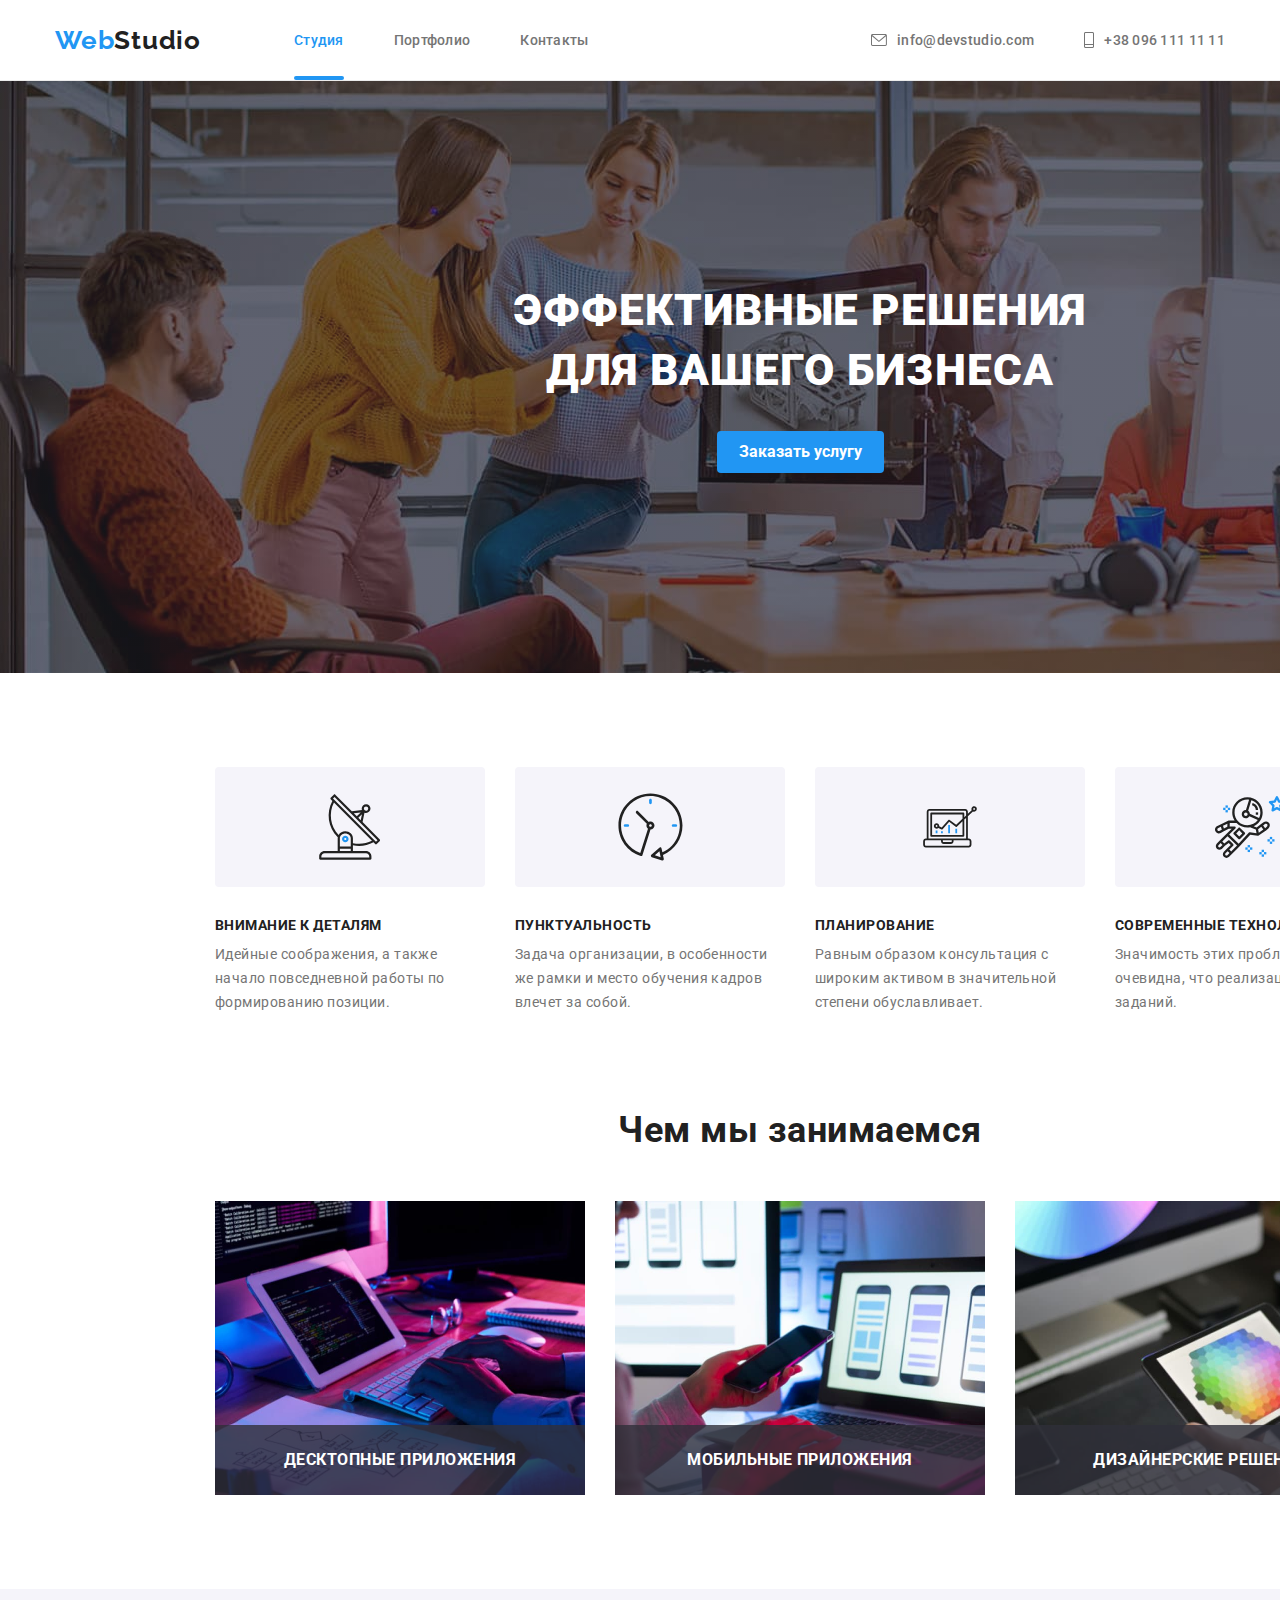
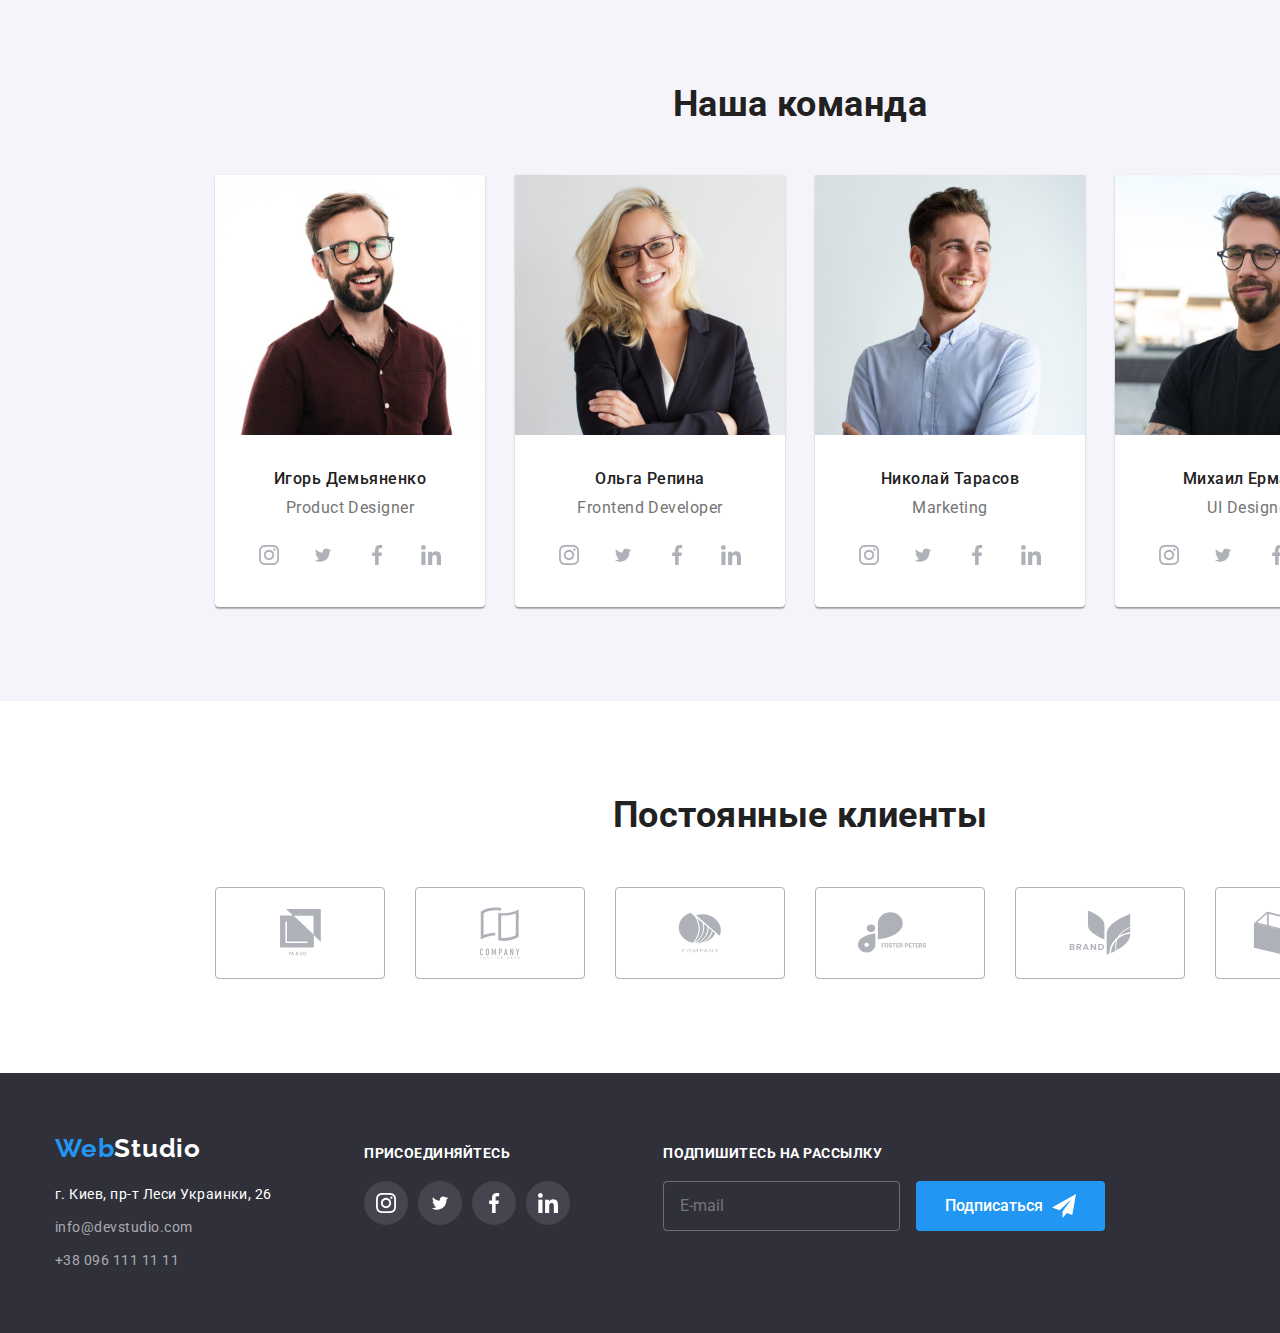
==== index.html @ 548b50ed "copy hw06" ====
<!DOCTYPE html>
<html lang="ru">
  <head>
    <meta charset="UTF-8" />
    <meta http-equiv="X-UA-Compatible" content="IE=edge" />
    <meta name="viewport" content="width=device-width, initial-scale=1.0" />
    <link rel="preconnect" href="https://fonts.gstatic.com" />
    <link
      href="https://fonts.googleapis.com/css2?family=Raleway:wght@700&family=Roboto:wght@400;500;700;900&display=swap"
      rel="stylesheet"
    />
    <link
      rel="stylesheet"
      href="https://cdnjs.cloudflare.com/ajax/libs/modern-normalize/1.0.0/modern-normalize.min.css"
    />
    <link rel="stylesheet" href="./css/styles.css" />
    <title>Homework 6</title>
  </head>
  <body>
    <header class="header">
      <div class="container site-nav-container">
        <nav class="site-nav">
          <a href="./index.html" class="logo"
            ><spnan class="accent">Web</spnan>Studio</a
          >
          <ul class="site-nav-pages-link list">
            <li class="item">
              <a href="./index.html"
                ><span class="accent underline">Студия</span></a
              >
            </li>
            <li class="item"><a href="./portfolio.html">Портфолио</a></li>
            <li class="item"><a href="/">Контакты</a></li>
          </ul>
        </nav>
        <ul class="list site-nav-contacts">
          <li class="item">
            <a href="mailto:info@devstudio.com" class="icon-flex"
              ><svg class="icon" width="16px" height="12px">
                <use href="./images/icons.svg#email"></use>
              </svg>
              <span>info@devstudio.com</span></a
            >
          </li>
          <li class="item">
            <a href="tel:+380961111111" class="icon-flex"
              ><svg class="icon" width="10px" height="16px">
                <use href="./images/icons.svg#phone"></use>
              </svg>
              <span>+38 096 111 11 11</span></a
            >
          </li>
        </ul>
      </div>
    </header>

    <main class="main">
      <section class="hero section">
        <div class="container">
          <h1 class="title">
            Эффективные решения <br />
            для вашего бизнеса
          </h1>
          <button class="button" type="button" data-modal-open>
            Заказать услугу
          </button>
        </div>
      </section>
      <section class="our-adventages section">
        <div class="container">
          <ul class="list adventages-list">
            <li class="item">
              <div class="icon-container">
                <svg class="icon" width="65.32px" height="70px">
                  <use href="./images/icons.svg#antenna"></use>
                </svg>
              </div>
              <h3 class="title">Внимание к деталям</h3>
              <p class="text">
                Идейные соображения, а также начало повседневной работы по
                формированию позиции.
              </p>
            </li>
            <li class="item">
              <div class="icon-container">
                <svg class="icon" width="66.96px" height="70px">
                  <use href="./images/icons.svg#clock"></use>
                </svg>
              </div>
              <h3 class="title">Пунктуальность</h3>
              <p class="text">
                Задача организации, в особенности же рамки и место обучения
                кадров влечет за собой.
              </p>
            </li>
            <li class="item">
              <div class="icon-container">
                <svg class="icon" width="70px" height="53.69px">
                  <use href="./images/icons.svg#diagram"></use>
                </svg>
              </div>
              <h3 class="title">Планирование</h3>
              <p class="text">
                Равным образом консультация с широким активом в значительной
                степени обуславливает.
              </p>
            </li>
            <li class="item">
              <div class="icon-container">
                <svg class="icon" width="70px" height="70px">
                  <use href="./images/icons.svg#astronaut"></use>
                </svg>
              </div>
              <h3 class="title">Современные технологии</h3>
              <p class="text">
                Значимость этих проблем настолько очевидна, что реализация
                плановых заданий.
              </p>
            </li>
          </ul>
        </div>
      </section>
      <section class="what-we-do section">
        <div class="container">
          <h2 class="title">Чем мы занимаемся</h2>
          <ul class="list what-we-do-list">
            <li class="item">
              <img
                src="./images/wedo1.jpg"
                width="370"
                alt="developer is codding"
              />
              <div class="text-wrapper">
                <p class="text">десктопные приложения</p>
              </div>
            </li>
            <li class="item">
              <img
                src="./images/wedo2.jpg"
                width="370"
                alt="layout designer is working"
              />
              <div class="text-wrapper">
                <p class="text">мобильные приложения</p>
              </div>
            </li>
            <li class="item">
              <img
                src="./images/wedo3.jpg"
                width="370"
                alt="designer is working"
              />
              <div class="text-wrapper">
                <p class="text">дизайнерские решения</p>
              </div>
            </li>
          </ul>
        </div>
      </section>
      <section class="our-team section">
        <div class="container">
          <h2 class="our-team-title">Наша команда</h2>
          <ul class="list our-team-list">
            <li class="item">
              <img
                src="./images/product-designer.jpg"
                alt="product-designer"
                width="270"
              />
              <h3 class="title">Игорь Демьяненко</h3>
              <p class="text">Product Designer</p>
              <ul class="social-list list">
                <li class="social-list-item">
                  <a href=""
                    ><svg class="icon" width="20px" height="20px">
                      <use href="./images/icons.svg#instagram"></use>
                    </svg>
                  </a>
                </li>
                <li class="social-list-item">
                  <a href=""
                    ><svg class="icon" width="20px" height="16.25px">
                      <use href="./images/icons.svg#twitter"></use>
                    </svg>
                  </a>
                </li>
                <li class="social-list-item">
                  <a href=""
                    ><svg class="icon" width="20px" height="20px">
                      <use href="./images/icons.svg#facebook"></use>
                    </svg>
                  </a>
                </li>
                <li class="social-list-item">
                  <a href=""
                    ><svg class="icon" width="20px" height="20px">
                      <use href="./images/icons.svg#linkedin"></use>
                    </svg>
                  </a>
                </li>
              </ul>
            </li>
            <li class="item">
              <img
                src="./images/frontend-developer.jpg"
                alt="frontend-developer"
                width="270"
              />

              <h3 class="title">Ольга Репина</h3>
              <p class="text">Frontend Developer</p>
              <ul class="social-list list">
                <li class="social-list-item">
                  <a href=""
                    ><svg class="icon" width="20px" height="20px">
                      <use href="./images/icons.svg#instagram"></use>
                    </svg>
                  </a>
                </li>
                <li class="social-list-item">
                  <a href=""
                    ><svg class="icon" width="20px" height="16.25px">
                      <use href="./images/icons.svg#twitter"></use>
                    </svg>
                  </a>
                </li>
                <li class="social-list-item">
                  <a href=""
                    ><svg class="icon" width="20px" height="20px">
                      <use href="./images/icons.svg#facebook"></use>
                    </svg>
                  </a>
                </li>
                <li class="social-list-item">
                  <a href=""
                    ><svg class="icon" width="20px" height="20px">
                      <use href="./images/icons.svg#linkedin"></use>
                    </svg>
                  </a>
                </li>
              </ul>
            </li>
            <li class="item">
              <img src="./images/marketing.jpg" alt="marketing" width="270" />

              <h3 class="title">Николай Тарасов</h3>
              <p class="text">Marketing</p>
              <ul class="social-list list">
                <li class="social-list-item">
                  <a href=""
                    ><svg class="icon" width="20px" height="20px">
                      <use href="./images/icons.svg#instagram"></use>
                    </svg>
                  </a>
                </li>
                <li class="social-list-item">
                  <a href=""
                    ><svg class="icon" width="20px" height="16.25px">
                      <use href="./images/icons.svg#twitter"></use>
                    </svg>
                  </a>
                </li>
                <li class="social-list-item">
                  <a href=""
                    ><svg class="icon" width="20px" height="20px">
                      <use href="./images/icons.svg#facebook"></use>
                    </svg>
                  </a>
                </li>
                <li class="social-list-item">
                  <a href=""
                    ><svg class="icon" width="20px" height="20px">
                      <use href="./images/icons.svg#linkedin"></use>
                    </svg>
                  </a>
                </li>
              </ul>
            </li>
            <li class="item">
              <img
                src="./images/ui-designer.jpg"
                alt="ui-designer"
                width="270"
              />

              <h3 class="title">Михаил Ермаков</h3>
              <p class="text">UI Designer</p>
              <ul class="social-list list">
                <li class="social-list-item">
                  <a href=""
                    ><svg class="icon" width="20px" height="20px">
                      <use href="./images/icons.svg#instagram"></use>
                    </svg>
                  </a>
                </li>
                <li class="social-list-item">
                  <a href=""
                    ><svg class="icon" width="20px" height="16.25px">
                      <use href="./images/icons.svg#twitter"></use>
                    </svg>
                  </a>
                </li>
                <li class="social-list-item">
                  <a href=""
                    ><svg class="icon" width="20px" height="20px">
                      <use href="./images/icons.svg#facebook"></use>
                    </svg>
                  </a>
                </li>
                <li class="social-list-item">
                  <a href=""
                    ><svg class="icon" width="20px" height="20px">
                      <use href="./images/icons.svg#linkedin"></use>
                    </svg>
                  </a>
                </li>
              </ul>
            </li>
          </ul>
        </div>
      </section>
      <section class="clients section">
        <div class="container">
          <h2 class="title">Постоянные клиенты</h2>
          <ul class="clients-list list">
            <li class="item">
              <a href="">
                <svg class="icon" width="41px" height="46.7px">
                  <use href="./images/icons.svg#client1"></use>
                </svg>
              </a>
            </li>
            <li class="item">
              <a href="">
                <svg class="icon" width="40px" height="52px">
                  <use href="./images/icons.svg#client2"></use>
                </svg>
              </a>
            </li>
            <li class="item">
              <a href="">
                <svg class="icon" width="43.46px" height="40.62px">
                  <use href="./images/icons.svg#client3"></use>
                </svg>
              </a>
            </li>
            <li class="item">
              <a href="">
                <svg class="icon" width="84.44px" height="46.7px">
                  <use href="./images/icons.svg#client4"></use>
                </svg>
              </a>
            </li>
            <li class="item">
              <a href="">
                <svg class="icon" width="62.54px" height="45.43px">
                  <use href="./images/icons.svg#client5"></use>
                </svg>
              </a>
            </li>
            <li class="item">
              <a href="">
                <svg class="icon" width="93.79px" height="43.93px">
                  <use href="./images/icons.svg#client6"></use>
                </svg>
              </a>
            </li>
          </ul>
        </div>
      </section>
    </main>

    <footer class="footer">
      <div class="container">
        <div class="address-container">
          <a href="/" class="logo"><span class="accent">Web</span>Studio</a>
          <address class="address">
            <p class="item">г. Киев, пр-т Леси Украинки, 26</p>
            <a class="item" href="mailto:info@devstudio.com"
              >info@devstudio.com</a
            ><br />
            <a class="item" href="tel:+380961111111">+38 096 111 11 11</a>
          </address>
        </div>
        <div class="social-container">
          <h2 class="title">Присоединяйтесь</h2>
          <ul class="social-list list">
            <li class="social-list-item">
              <a href="" class="link"
                ><svg class="icon" width="20px" height="20px">
                  <use href="./images/icons.svg#instagram"></use>
                </svg>
              </a>
            </li>
            <li class="social-list-item">
              <a href="" class="link"
                ><svg class="icon" width="20px" height="16.25px">
                  <use href="./images/icons.svg#twitter"></use>
                </svg>
              </a>
            </li>
            <li class="social-list-item">
              <a href="" class="link"
                ><svg class="icon" width="20px" height="20px">
                  <use href="./images/icons.svg#facebook"></use>
                </svg>
              </a>
            </li>
            <li class="social-list-item">
              <a href="" class="link"
                ><svg class="icon" width="20px" height="20px">
                  <use href="./images/icons.svg#linkedin"></use>
                </svg>
              </a>
            </li>
          </ul>
        </div>
        <div class="subscribe-form-container">
          <h2 class="title">подпишитесь на рассылку</h2>
          <form class="subscribe-form">
            <input class="email-input" type="email" placeholder="E-mail" />
            <button type="submit" class="button subscribe-form-button">
              Подписаться
            </button>
          </form>
        </div>
      </div>
    </footer>
    <!-- modal window -->
    <div class="backdrop is-hidden" data-modal>
      <div class="modal">
        <h2 class="title">Оставьте свои данные, мы вам перезвоним</h2>
        <button class="close-button" data-modal-close>
          <svg class="icon" width="18px" height="18px">
            <use href="./images/icons.svg#close-button"></use>
          </svg>
        </button>
        <form class="modal-form">
          <label class="lable" for="name">Имя</label>
          <div class="input-wrapper">
            <input class="input" type="text" id="name" />
            <svg class="icon" width="18px" height="18px">
              <use href="./images/icons.svg#person"></use>
            </svg>
          </div>

          <label class="lable" for="phone">Телефон</label>
          <div class="input-wrapper">
            <input class="input" type="text" id="phone" />
            <svg class="icon" width="18px" height="18px">
              <use href="./images/icons.svg#phone1"></use>
            </svg>
          </div>

          <label class="lable" for="email">Почта</label>
          <div class="input-wrapper">
            <input class="input" type="text" id="email" />
            <svg class="icon" width="18px" height="18px">
              <use href="./images/icons.svg#email1"></use>
            </svg>
          </div>

          <label class="lable" for="comment">Комментарий</label>
          <textarea
            class="input comment"
            type="text"
            id="comment"
            rows="8"
            placeholder="Введите текст"
          ></textarea>

          <div class="agreement-wrapper">
            <label class="lable agreement" for="agreement"
              >Соглашаюсь с рассылкой и принимаю
              <a href="" class="link">Условия договора</a></label
            >
            <input class="checkbox" type="checkbox" id="agreement" />
            <span class="new-checkbox"></span>
          </div>

          <button type="submit" class="button modal-button">Отправить</button>
        </form>
      </div>
    </div>
    <script src="./js/modal.js"></script>
  </body>
</html>
---- css/styles.css ----
:root {
  --main-text-color: #757575;
  --secondary-text-color: #212121;
  --accent-color: #2196f3;
  --unactive-color: #f5f4fa;

  --main-background-color: #ffffff;
  --secondary-background-color: #2f303a;

  --cubic: cubic-bezier(0.4, 0, 0.2, 1);
}

body {
  font-family: 'Roboto', sans-serif;
  color: var(--main-text-color);
  letter-spacing: 0.03em;
  margin: 0;
}

h1,
h2,
h3,
p {
  margin-top: 0;
  margin-bottom: 0;
}

a {
  color: inherit;
  text-decoration: none;
}

.accent {
  color: var(--accent-color);
}

.list {
  list-style: none;
  padding: 0px;
  margin: 0px;
}

.button {
  border: none;
  border-radius: 4px;
  padding: 6px 22px;

  background-color: var(--unactive-color);
  color: var(--secondary-text-color);

  font-weight: 500;
  font-size: 16px;
  line-height: 1.63;

  cursor: pointer;

  transition: background-color 250ms var(--cubic), color 250ms var(--cubic),
    box-shadow 250ms var(--cubic);
}

.button:hover,
.button:focus {
  box-shadow: 0px 3px 1px rgba(0, 0, 0, 0.1), 0px 1px 2px rgba(0, 0, 0, 0.08),
    0px 2px 2px rgba(0, 0, 0, 0.12);
  background-color: var(--accent-color);
  color: var(--main-background-color);
}

.icon {
  display: block;
  fill: currentColor;
}

.container {
  width: 1200px;
  padding-left: 15px;
  padding-right: 15px;
  margin-left: auto;
  margin-right: auto;
}

.section {
  padding-top: 94px;
  padding-bottom: 94px;
  margin-right: auto;
  margin-left: auto;
  width: 1600px;
}

.icon-flex {
  display: flex;
  align-items: center;
}

.icon-flex .icon:not(:last-child) {
  margin-right: 10px;
}

/* Header */

.underline {
  display: inline-block;
}

.underline::after,
.site-nav-pages-link a::after {
  content: '';
  position: absolute;

  height: 4px;
  border-radius: 2px;
  width: 100%;
  bottom: 0;
  left: 0;
  background-color: var(--accent-color);
}

.site-nav-pages-link a::after {
  transform: scaleX(0);
  opacity: 0;

  transition: opacity 250ms var(--cubic), transform 250ms var(--cubic);
}

.site-nav-pages-link a:hover::after {
  transform: scaleX(1);
  opacity: 1;
}

.header {
  font-weight: 500;
  font-size: 14px;
  line-height: 1.17;
  letter-spacing: 0.02em;
  border-bottom: 1px solid #ececec;
}

.site-nav {
  display: flex;
}

.site-nav-pages-link {
  display: flex;
}

.site-nav-pages-link a {
  transition: color 250ms var(--cubic);
}

.site-nav-pages-link .item a {
  position: relative;
  display: inline-block;
  padding-top: 32px;
  padding-bottom: 32px;
}

.site-nav-pages-link .item:not(:last-child) {
  margin-right: 50px;
}

.site-nav-contacts a {
  transition: color 250ms var(--cubic);
}

.site-nav-pages-link a:hover,
.site-nav-contacts a:hover {
  color: var(--accent-color);
}

.logo {
  margin-top: auto;
  margin-bottom: auto;
  margin-right: 93px;

  color: var(--secondary-text-color);

  font-family: 'Raleway', sans-serif;
  font-weight: 700;
  font-size: 26px;
  line-height: 1.17;
  letter-spacing: 0.03em;
}

.site-nav-contacts {
  margin-left: auto;
  display: flex;
}

.site-nav-contacts .item:not(:first-child) {
  margin-left: 50px;
}

.site-nav-container {
  display: flex;
  align-items: center;
}

/* Hero section */

.hero .button:hover {
  box-shadow: 0px 4px 4px rgba(0, 0, 0, 0.15);
}

.hero {
  background-image: linear-gradient(
      to right,
      rgba(47, 48, 58, 0.4),
      rgba(47, 48, 58, 0.4)
    ),
    url('../images/hero-background.jpg');
  background-repeat: no-repeat;
  background-position: center;
  padding-top: 200px;
  padding-bottom: 200px;

  background-color: var(--secondary-background-color);
  color: var(--main-background-color);

  letter-spacing: 0.06em;

  text-align: center;
}

.hero .title {
  margin-bottom: 30px;

  text-transform: uppercase;
  font-weight: 900;
  font-size: 44px;
  line-height: 1.36;
}

.hero .button {
  color: var(--main-background-color);
  background-color: var(--accent-color);

  font-weight: 700;
  font-size: 16px;
  line-height: 1.88;
}

/* Our adventages */

.our-adventages .title {
  margin-bottom: 10px;

  font-size: 14px;
  letter-spacing: 1.17;
  text-transform: uppercase;

  color: var(--secondary-text-color);
}

.our-adventages .text {
  font-size: 14px;
  line-height: 1.71;
}

.adventages-list {
  display: flex;
}

.adventages-list .item {
  width: 270px;
}

.adventages-list .item:not(:last-child) {
  margin-right: 30px;
}

/* What we do */
.what-we-do.section {
  padding-top: 0px;
}

.what-we-do .title {
  margin-bottom: 50px;

  color: var(--secondary-text-color);

  font-size: 36px;
  line-height: 1.17;

  text-align: center;
}

.what-we-do-list {
  display: flex;
}

.what-we-do-list .item:not(:last-child) {
  margin-right: 30px;
}

.what-we-do-list img {
  display: block;
}

.what-we-do-list .item {
  position: relative;
}

.what-we-do-list .text-wrapper {
  position: absolute;
  bottom: 0;
  display: flex;
  background-color: rgba(47, 48, 58, 0.8);
  width: 100%;
  height: 70px;
  justify-content: center;
  align-items: center;
}

.what-we-do-list .text {
  color: var(--main-background-color);
  font-weight: 700;
  text-transform: uppercase;
}

/* Adventages */

.adventages-list .icon-container {
  display: flex;
  justify-content: center;
  align-items: center;
  margin-bottom: 30px;
  width: 270px;
  height: 120px;
  border-radius: 4px;

  background-color: var(--unactive-color);
}

/* Our team */
.social-list {
  color: #afb1b8;
  display: flex;
  justify-content: center;
}

.social-list-item {
  display: flex;
  justify-content: center;
  align-items: center;

  border-radius: 50%;
  width: 44px;
  height: 44px;

  transition: background-color 250ms var(--cubic), color 250ms var(--cubic);
}

.social-list .social-list-item:not(:last-child) {
  margin-right: 10px;
}

.social-list-item:hover {
  color: var(--main-background-color);
}

.social-list .social-list-item:hover {
  background-color: var(--accent-color);
}

.social-list .social-list-item:not(:last-child) {
  margin-right: 10px;
}

.our-team {
  background-color: var(--unactive-color);

  font-size: 16px;
  line-height: 1.17;
}

.our-team-title {
  margin-bottom: 50px;

  color: var(--secondary-text-color);

  font-size: 36px;
  line-height: 1.17;

  text-align: center;
}

.our-team-list .title {
  margin-bottom: 10px;

  color: var(--secondary-text-color);

  font-weight: 500;
  font-size: inherit;

  text-align: center;
}

.our-team-list .text {
  margin-bottom: 16px;
  text-align: center;
}

.our-team-list {
  display: flex;
}

.our-team-list .item {
  padding-bottom: 30px;
  border-bottom-left-radius: 4px;
  border-bottom-right-radius: 4px;
  box-shadow: 0px 1px 3px rgba(0, 0, 0, 0.12), 0px 1px 1px rgba(0, 0, 0, 0.14),
    0px 2px 1px rgba(0, 0, 0, 0.2);

  background-color: var(--main-background-color);
}

.our-team-list .item:not(:last-child) {
  margin-right: 30px;
}

.our-team-list img {
  margin-bottom: 30px;
}

/* Clients */
.clients .title {
  text-align: center;
  margin-bottom: 50px;

  font-size: 36px;

  color: var(--secondary-text-color);
}

.clients-list {
  color: #afb1b8;
  display: flex;
}

.clients-list .item {
  display: flex;
  border: 1px solid #afb1b8;
  border-radius: 4px;
  width: 170px;
  height: 92px;
  justify-content: center;
  align-items: center;

  transition: color 250ms var(--cubic);
}

.clients-list .item:not(:last-child) {
  margin-right: 30px;
}

.clients-list .item:hover {
  border-color: var(--accent-color);
  color: var(--accent-color);
}
/* footer */

.footer .container {
  display: flex;
}

.address-container {
  margin-right: 70px;
}

.social-container {
  margin-right: 93px;
}

.social-container .title {
  margin-top: 12px;
  margin-bottom: 20px;
}

.footer {
  padding-bottom: 60px;
  padding-top: 60px;

  background-color: var(--secondary-background-color);
  color: var(--main-background-color);

  font-size: 14px;
  line-height: 1.71;
}

.footer address {
  font-style: normal;
}

.footer .logo {
  display: inline-block;
  margin-bottom: 20px;

  color: var(--main-background-color);
}

.footer a {
  display: inline-block;
  color: rgba(255, 255, 255, 0.6);

  transition: color 250ms var(--cubic);
}

.address a:hover,
.address a:focus {
  color: var(--accent-color);
}

.address .item:not(:last-child) {
  margin-bottom: 9px;
}

.footer .title {
  text-transform: uppercase;
  font-size: 14px;
  line-height: 1.17;
}

.footer .social-list-item {
  color: var(--main-background-color);
  background-color: rgba(255, 255, 255, 0.1);
}

.social-list-item a {
  color: inherit;
}

/* Footer subscribe form */

.subscribe-form-container {
  margin-top: 12px;
}

.subscribe-form-container .title {
  margin-bottom: 20px;
}

.subscribe-form .email-input {
  margin-right: 12px;
  border: 1px solid rgba(255, 255, 255, 0.3);
  background-color: transparent;
  padding: 14px 16px;
  border-radius: 4px;
  color: rgba(255, 255, 255, 0.6);
  font-size: 16px;
  line-height: 1.25;
}

.subscribe-form-button {
  position: relative;
  padding: 10px 62px 10px 29px;
  font-size: 16px;
  line-height: 1.875;
  color: var(--main-background-color);
  background-color: var(--accent-color);
}

.subscribe-form-button:after {
  content: '';
  position: absolute;
  display: inline-block;
  top: 50%;
  right: 29px;
  transform: translateY(-50%);
  background-image: url('../images/subscribe-icon.svg');
  width: 24px;
  height: 24px;
}

/* Portfolio */

.portfolio-works-list .title {
  margin-bottom: 4px;

  color: var(--secondary-text-color);

  font-size: 18px;
  line-height: 2;
  letter-spacing: 0.06em;
}

.portfolio-works-list .text {
  font-size: 16px;
  line-height: 1.88;
}

.portfolio-works-list {
  display: flex;
  flex-wrap: wrap;
}

.portfolio-works-list img {
  display: block;
}

.portfolio-buttons-list {
  display: flex;
  justify-content: center;
  margin-bottom: 50px;
}

.portfolio-buttons-list .item:not(:last-child) {
  margin-right: 8px;
}

.item-context {
  border: 1px solid #eeeeee;
  padding: 20px 24px;
}

.portfolio-works-list .item:not(:nth-child(3n)) {
  margin-right: 30px;
}

.portfolio-works-list .item:not(:nth-last-child(-n + 3)) {
  margin-bottom: 30px;
}

.image-wrapper {
  position: relative;
  overflow: hidden;
}

.image-wrapper .text-wrapper {
  display: flex;
  align-items: center;
  padding-right: 24px;
  padding-left: 24px;
  position: absolute;
  background-color: rgba(33, 150, 243, 0.9);
  color: var(--main-background-color);
  width: 100%;
  height: 100%;
  top: 0;
  left: 0;
  transform: translateY(100%);

  transition: transform 250ms var(--cubic);
}

.portfolio-works-list .item {
  transition: box-shadow 250ms var(--cubic);
}

.portfolio-works-list .item:hover .text-wrapper {
  transform: translateX(0);
}

.portfolio-works-list .item:hover {
  box-shadow: 0px 1px 1px rgba(0, 0, 0, 0.12), 0px 4px 4px rgba(0, 0, 0, 0.06),
    1px 4px 6px rgba(0, 0, 0, 0.16);
}

/* Modal window */

.backdrop {
  display: flex;
  justify-content: center;
  align-items: center;
  position: fixed;
  top: 0;
  width: 100%;
  height: 100%;
  background-color: rgba(0, 0, 0, 0.2);
  opacity: 1;
  transform: scale(1);

  transition: opacity 250ms var(--cubic);
}

.modal {
  position: relative;
  background-color: #fff;
  width: 528px;
  border-radius: 4px;
  padding: 40px;

  transform: scale(1);

  transition: transform 250ms var(--cubic);
}

.modal .title {
  margin-bottom: 12px;

  font-size: 20px;
  line-height: 1.18;
  color: var(--secondary-text-color);
}

.backdrop.is-hidden {
  opacity: 0;
  pointer-events: none;
}

.backdrop.is-hidden .modal {
  transform: scale(1.1);
}

.modal .close-button {
  display: flex;
  align-items: center;
  justify-content: center;
  position: absolute;
  height: 30px;
  width: 30px;
  border-radius: 50%;
  border: 1px solid rgba(0, 0, 0, 0.1);
  background-color: var(--main-background-color);
  padding: 6px;
  margin: 0;
  right: 8px;
  top: 8px;
  cursor: pointer;
}

.modal .close-button .icon {
  fill: #212121;
  transition: fill 250ms var(--cubic);
}

.modal .close-button:hover .icon {
  fill: var(--accent-color);
}

.modal-button {
  display: block;
  padding: 10px 55px;
  margin-top: 30px;
  margin-right: auto;
  margin-left: auto;

  color: var(--main-background-color);
  background-color: var(--accent-color);

  line-height: 1.875;
  letter-spacing: 0.06em;
}

.modal-form .input {
  padding: 12px 16px 12px 42px;
  margin-bottom: 10px;
  margin-top: 4px;
  display: block;
  width: 100%;
  border: 1px solid rgba(33, 33, 33, 0.2);
  border-radius: 4px;

  transition: border-color 250ms var(--cubic);
}

.modal-form .input:hover,
.modal-form .input:focus {
  border-color: var(--accent-color);
}

.modal-form .input:hover + .icon,
.modal-form .input:focus + .icon {
  fill: var(--accent-color);
}

.modal .comment {
  padding-left: 12px;
  resize: none;
}

.modal-form {
  letter-spacing: 0.01em;
  font-size: 12px;
  line-height: 1.17;
}
.input-wrapper {
  position: relative;
}

.input-wrapper .icon {
  position: absolute;
  fill: #212121;
  top: 50%;
  left: 12px;
  transform: translateY(-50%);

  transition: fill 250ms var(--cubic);
}

.modal .comment:placeholder-shown {
  color: rgba(46, 46, 46, 0.5);
}

.agreement-wrapper {
  position: relative;
  display: flex;
  align-items: center;

  margin-top: 20px;
}

.agreement-wrapper .agreement {
  display: inline-block;
  padding-left: 37px;
  font-size: 14px;
  line-height: 1.71;
  letter-spacing: 0.03em;
}

.agreement-wrapper .link {
  color: var(--accent-color);
  text-decoration: underline;
}

.agreement-wrapper .checkbox {
  position: absolute;
  width: 1px;
  height: 1px;
  margin: -1px;
  border: 0;
  padding: 0;

  white-space: nowrap;
  clip-path: inset(100%);
  clip: rect(0 0 0 0);
  overflow: hidden;
}

.agreement-wrapper .new-checkbox {
  position: absolute;

  left: 14px;
  top: 50%;
  transform: translateY(-50%);
  display: inline-block;
  width: 16px;
  height: 15px;
  border: 2px solid var(--secondary-text-color);
  border-radius: 2px;
  pointer-events: none;
}

.agreement-wrapper .checkbox:checked + .new-checkbox {
  border-color: var(--accent-color);
  background-image: url('../images/icon-check.svg');
  background-origin: border-box;
}
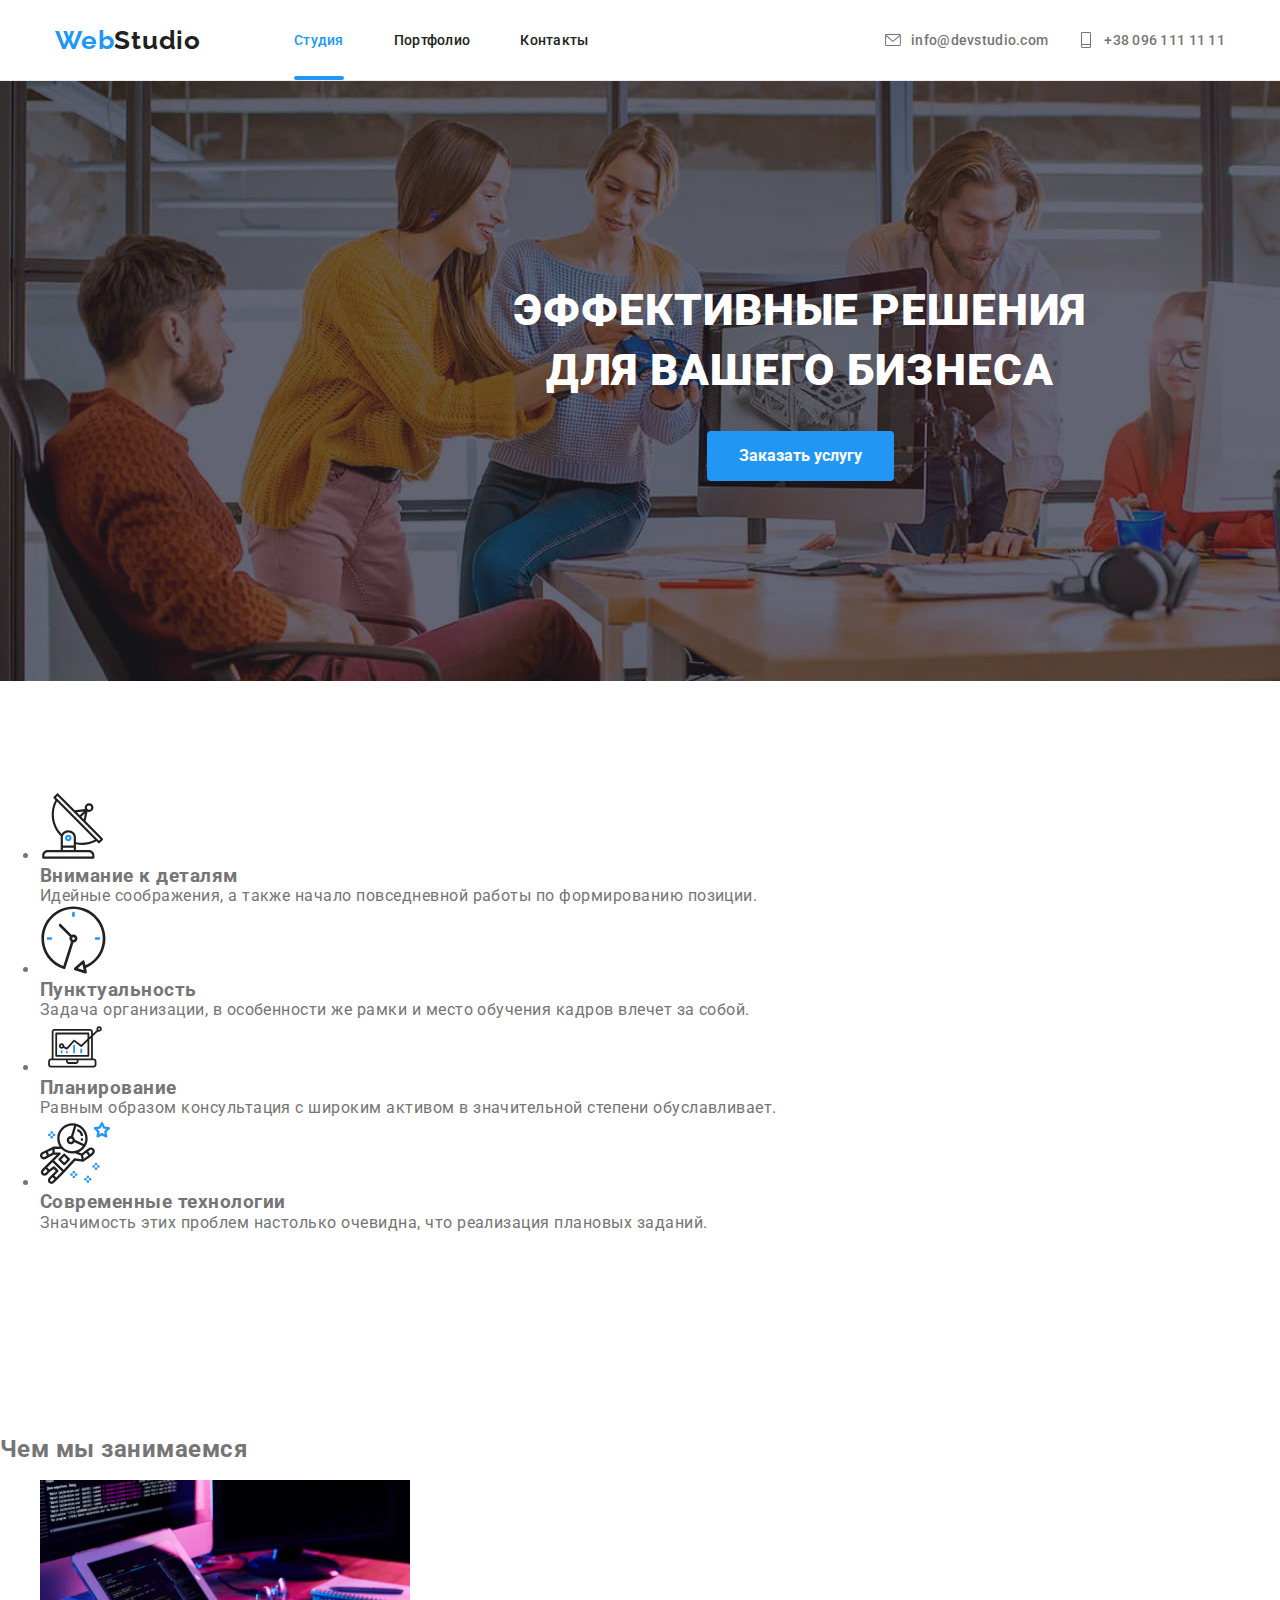
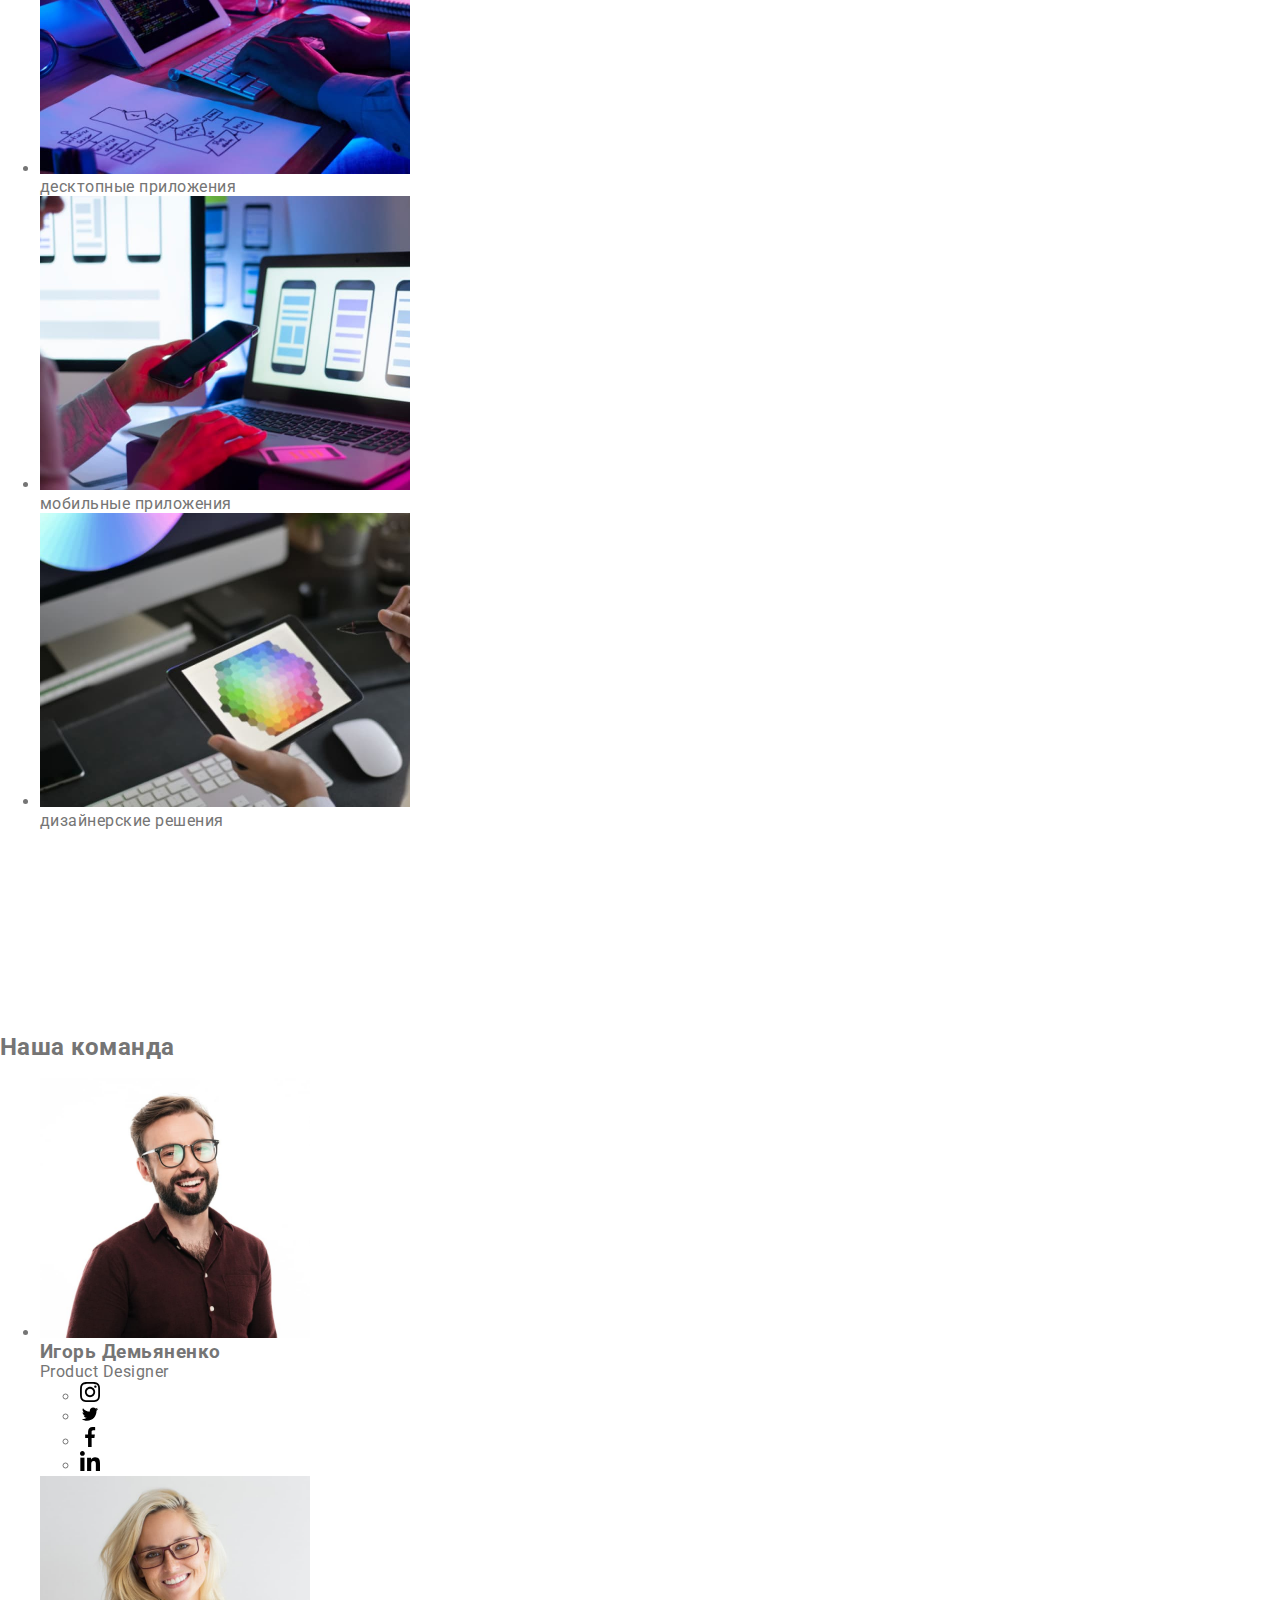
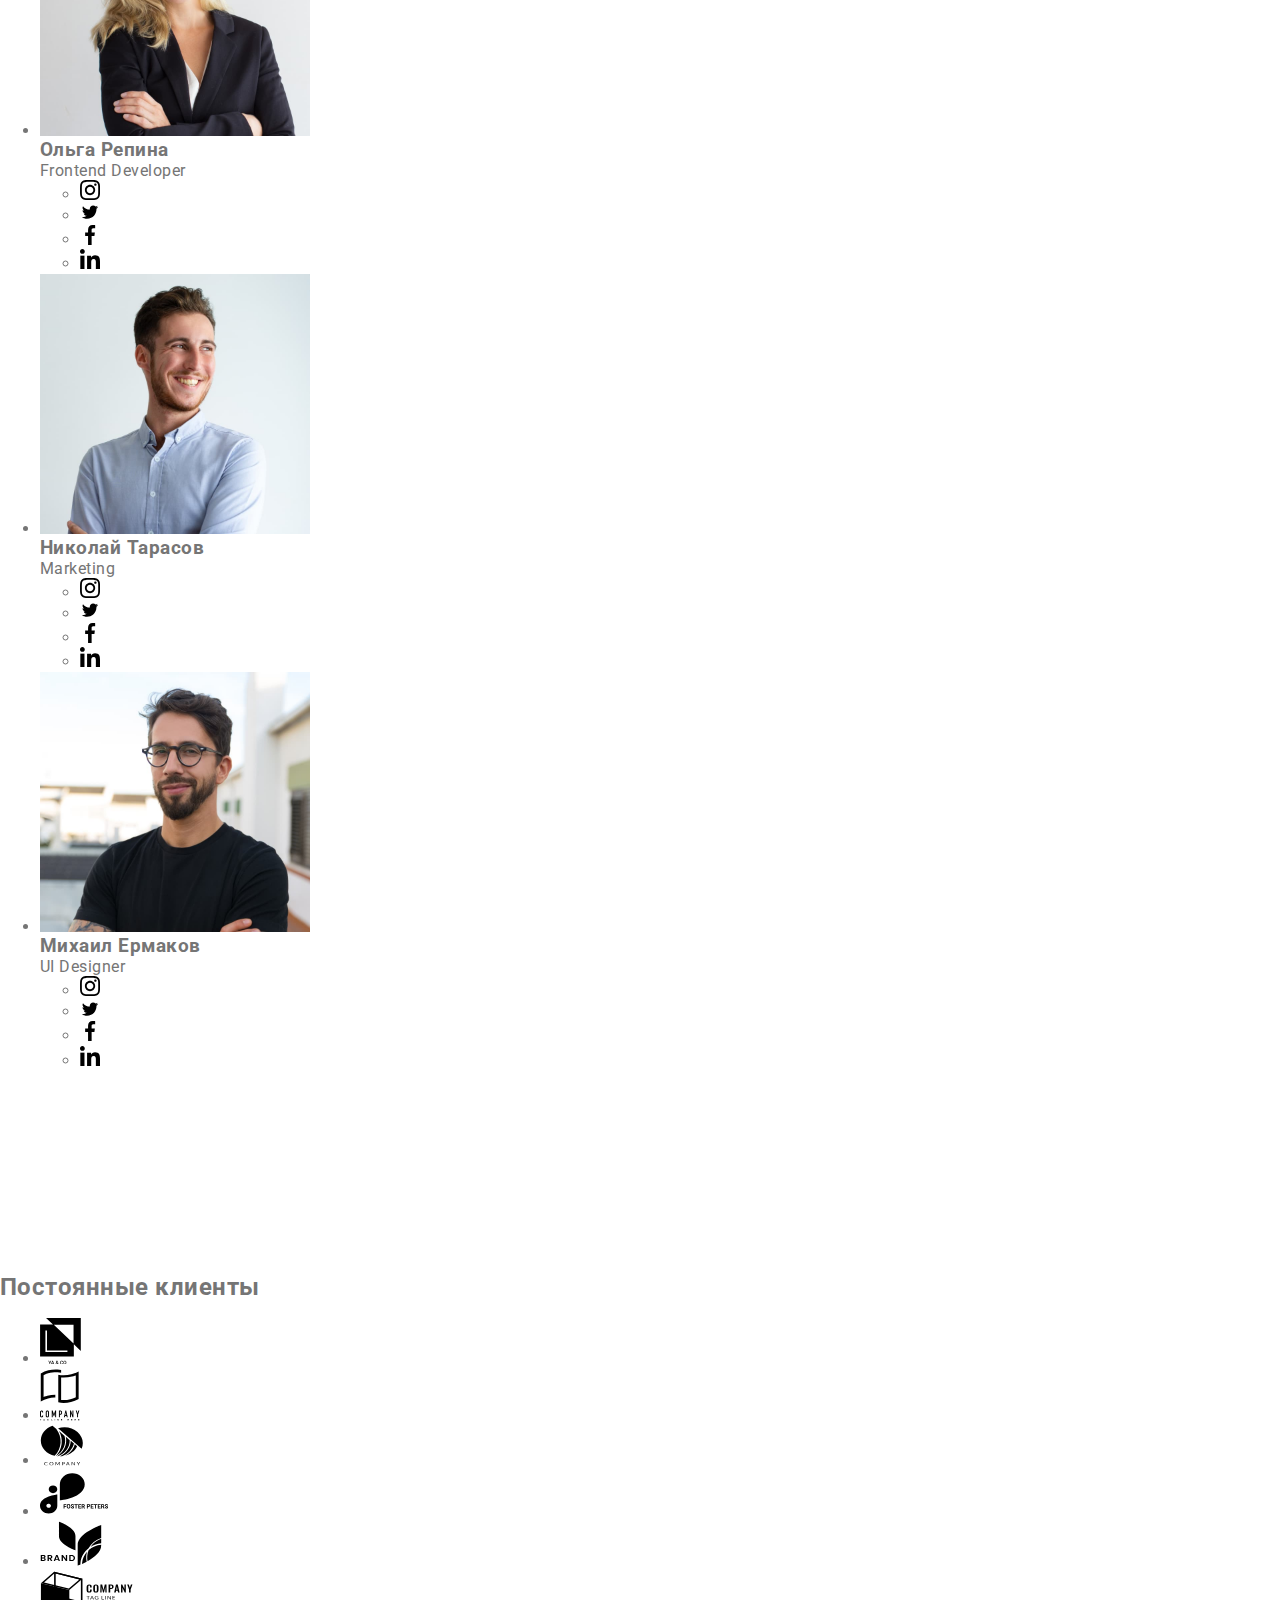
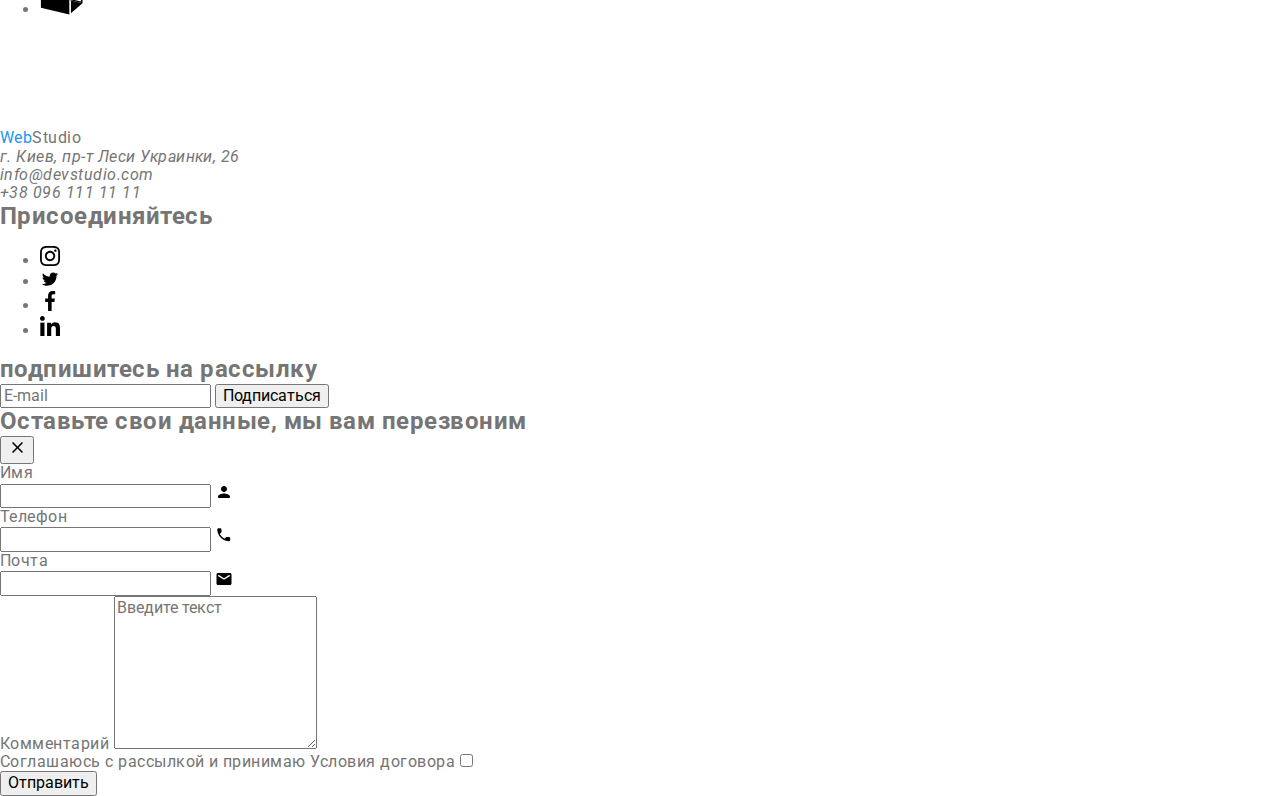
==== commit 17d1841d: "start refactoring code" ====
--- a/index.html
+++ b/index.html
@@ -13,40 +13,47 @@
       rel="stylesheet"
       href="https://cdnjs.cloudflare.com/ajax/libs/modern-normalize/1.0.0/modern-normalize.min.css"
     />
-    <link rel="stylesheet" href="./css/styles.css" />
-    <title>Homework 6</title>
+    <link rel="stylesheet" href="./css/main.min.css" />
+    <title>Homework 7</title>
   </head>
   <body>
     <header class="header">
-      <div class="container site-nav-container">
-        <nav class="site-nav">
-          <a href="./index.html" class="logo"
+      <div class="header__container">
+        <nav class="site-nav flex">
+          <a href="./index.html" class="site-nav__logo"
             ><spnan class="accent">Web</spnan>Studio</a
           >
-          <ul class="site-nav-pages-link list">
-            <li class="item">
-              <a href="./index.html"
-                ><span class="accent underline">Студия</span></a
+          <ul class="site-nav__pages-link flex">
+            <li class="site-nav__item">
+              <a href="./index.html" class="site-nav__link"
+                ><span class="site-nav__underline">Студия</span></a
               >
             </li>
-            <li class="item"><a href="./portfolio.html">Портфолио</a></li>
-            <li class="item"><a href="/">Контакты</a></li>
+            <li class="site-nav__item">
+              <a href="./portfolio.html" class="site-nav__link">Портфолио</a>
+            </li>
+            <li class="site-nav__item">
+              <a href="/" class="site-nav__link">Контакты</a>
+            </li>
           </ul>
         </nav>
-        <ul class="list site-nav-contacts">
-          <li class="item">
-            <a href="mailto:info@devstudio.com" class="icon-flex"
-              ><svg class="icon" width="16px" height="12px">
-                <use href="./images/icons.svg#email"></use>
-              </svg>
+        <ul class="site-nav-contacts flex">
+          <li class="site-nav-contacts__item">
+            <svg class="site-nav-contacts__icon" width="16px" height="12px">
+              <use href="./images/icons.svg#email"></use>
+            </svg>
+            <a
+              href="mailto:info@devstudio.com"
+              class="site-nav-contacts__link flex"
+            >
               <span>info@devstudio.com</span></a
             >
           </li>
-          <li class="item">
-            <a href="tel:+380961111111" class="icon-flex"
-              ><svg class="icon" width="10px" height="16px">
-                <use href="./images/icons.svg#phone"></use>
-              </svg>
+          <li class="site-nav-contacts__item">
+            <svg class="site-nav-contacts__icon" width="16px" height="16px">
+              <use href="./images/icons.svg#phone"></use>
+            </svg>
+            <a href="tel:+380961111111" class="site-nav-contacts__link flex">
               <span>+38 096 111 11 11</span></a
             >
           </li>
@@ -55,16 +62,14 @@
     </header>
 
     <main class="main">
-      <section class="hero section">
-        <div class="container">
-          <h1 class="title">
-            Эффективные решения <br />
-            для вашего бизнеса
-          </h1>
-          <button class="button" type="button" data-modal-open>
-            Заказать услугу
-          </button>
-        </div>
+      <section class="hero">
+        <h1 class="hero__title">
+          Эффективные решения <br />
+          для вашего бизнеса
+        </h1>
+        <button class="hero__button" type="button" data-modal-open>
+          Заказать услугу
+        </button>
       </section>
       <section class="our-adventages section">
         <div class="container">
--- a/css/main.min.css
+++ b/css/main.min.css
@@ -0,0 +1,2 @@
+body{font-family:'Roboto', sans-serif;color:#757575;letter-spacing:0.03em;margin:0}h1,h2,h3,p{margin-top:0;margin-bottom:0}a{color:inherit;text-decoration:none}.site-nav__pages-link,.site-nav-contacts{list-style:none;padding:0px;margin:0px}.header__container{width:1200px;padding-left:15px;padding-right:15px;margin-left:auto;margin-right:auto}.site-nav__logo{margin-top:auto;margin-bottom:auto;font-family:'Raleway', sans-serif;font-weight:700;font-size:26px;line-height:1.17;letter-spacing:0.03em}.site-nav__link::after,.site-nav__underline::after{content:'';position:absolute;height:4px;border-radius:2px;width:100%;bottom:0;left:0;background-color:#2196f3}.hero__button{border:none;border-radius:4px;cursor:pointer;-webkit-transition:background-color 250ms cubic-bezier(0.4, 0, 0.2, 1),color 250ms cubic-bezier(0.4, 0, 0.2, 1),-webkit-box-shadow 250ms cubic-bezier(0.4, 0, 0.2, 1);transition:background-color 250ms cubic-bezier(0.4, 0, 0.2, 1),color 250ms cubic-bezier(0.4, 0, 0.2, 1),-webkit-box-shadow 250ms cubic-bezier(0.4, 0, 0.2, 1);transition:background-color 250ms cubic-bezier(0.4, 0, 0.2, 1),color 250ms cubic-bezier(0.4, 0, 0.2, 1),box-shadow 250ms cubic-bezier(0.4, 0, 0.2, 1);transition:background-color 250ms cubic-bezier(0.4, 0, 0.2, 1),color 250ms cubic-bezier(0.4, 0, 0.2, 1),box-shadow 250ms cubic-bezier(0.4, 0, 0.2, 1),-webkit-box-shadow 250ms cubic-bezier(0.4, 0, 0.2, 1)}.hero__button:hover,.hero__button:focus{-webkit-box-shadow:0px 3px 1px rgba(0,0,0,0.1),0px 1px 2px rgba(0,0,0,0.08),0px 2px 2px rgba(0,0,0,0.12);box-shadow:0px 3px 1px rgba(0,0,0,0.1),0px 1px 2px rgba(0,0,0,0.08),0px 2px 2px rgba(0,0,0,0.12);background-color:#2196f3;color:#ffffff}.section{padding-top:94px;padding-bottom:94px;margin-right:auto;margin-left:auto;width:1600px}.accent,.site-nav__underline{color:#2196f3}.flex{display:-webkit-box;display:-ms-flexbox;display:flex}.header{font-weight:500;font-size:14px;line-height:1.17;letter-spacing:0.02em;border-bottom:1px solid #ececec}.header__container{display:-webkit-box;display:-ms-flexbox;display:flex;-webkit-box-align:center;-ms-flex-align:center;align-items:center}.site-nav__logo{color:#212121;margin-right:93px}.site-nav__item{color:#212121;position:relative;-webkit-transition:color 250ms cubic-bezier(0.4, 0, 0.2, 1);transition:color 250ms cubic-bezier(0.4, 0, 0.2, 1)}.site-nav__item:hover{color:#2196f3}.site-nav__item:not(:last-child){margin-right:50px}.site-nav__link{display:inline-block;padding-bottom:32px;padding-top:32px}.site-nav__link::after{-webkit-transform:scaleX(0);transform:scaleX(0);opacity:0;-webkit-transition:opacity 250ms cubic-bezier(0.4, 0, 0.2, 1),-webkit-transform 250ms cubic-bezier(0.4, 0, 0.2, 1);transition:opacity 250ms cubic-bezier(0.4, 0, 0.2, 1),-webkit-transform 250ms cubic-bezier(0.4, 0, 0.2, 1);transition:transform 250ms cubic-bezier(0.4, 0, 0.2, 1),opacity 250ms cubic-bezier(0.4, 0, 0.2, 1);transition:transform 250ms cubic-bezier(0.4, 0, 0.2, 1),opacity 250ms cubic-bezier(0.4, 0, 0.2, 1),-webkit-transform 250ms cubic-bezier(0.4, 0, 0.2, 1)}.site-nav__link:hover::after{opacity:1;-webkit-transform:scaleX(1);transform:scaleX(1)}.site-nav-contacts{margin-left:auto}.site-nav-contacts__item{position:relative;fill:#757575;-webkit-transition:color 250ms cubic-bezier(0.4, 0, 0.2, 1),fill 250ms cubic-bezier(0.4, 0, 0.2, 1);transition:color 250ms cubic-bezier(0.4, 0, 0.2, 1),fill 250ms cubic-bezier(0.4, 0, 0.2, 1)}.site-nav-contacts__item:hover{color:#2196f3;fill:#2196f3}.site-nav-contacts__item:not(:last-child){margin-right:30px}.site-nav-contacts__link{padding-left:26px;display:inline-block;position:relative;-webkit-box-align:center;-ms-flex-align:center;align-items:center}.site-nav-contacts__icon{position:absolute;top:50%;-webkit-transform:translateY(-50%);transform:translateY(-50%)}.site-nav__underline{display:inline-block}.hero{background-image:-webkit-gradient(linear, left top, right top, from(rgba(47,48,58,0.4)), to(rgba(47,48,58,0.4))),url("../images/hero-background.jpg");background-image:linear-gradient(to right, rgba(47,48,58,0.4), rgba(47,48,58,0.4)),url("../images/hero-background.jpg");background-repeat:no-repeat;background-position:center;padding-top:200px;padding-bottom:200px;width:1600px;margin-right:auto;margin-left:auto;letter-spacing:0.06em;text-align:center}.hero__title{margin-bottom:30px;color:#ffffff;text-transform:uppercase;font-weight:900;font-size:44px;line-height:1.36}.hero__button{padding:10px 32px;color:#ffffff;background-color:#2196f3;font-weight:700;font-size:16px;line-height:1.88}
+/*# sourceMappingURL=main.min.css.map */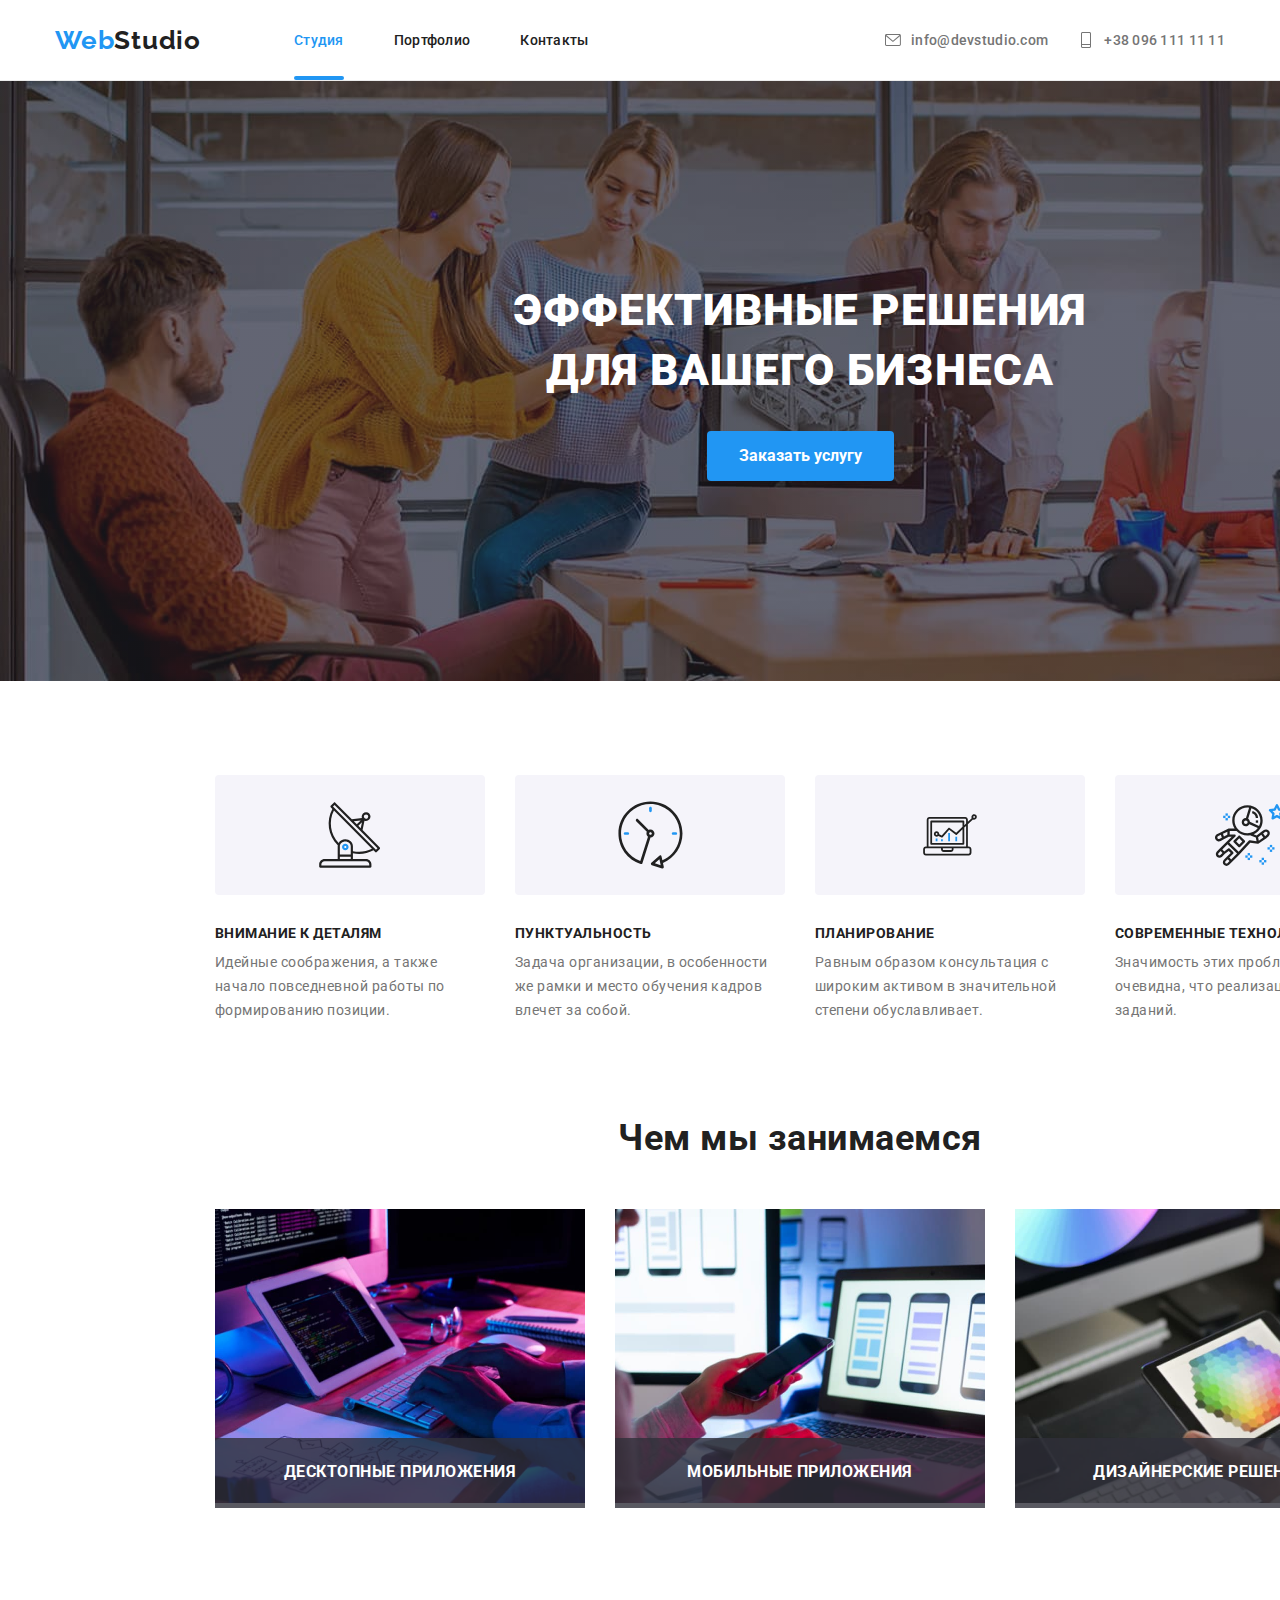
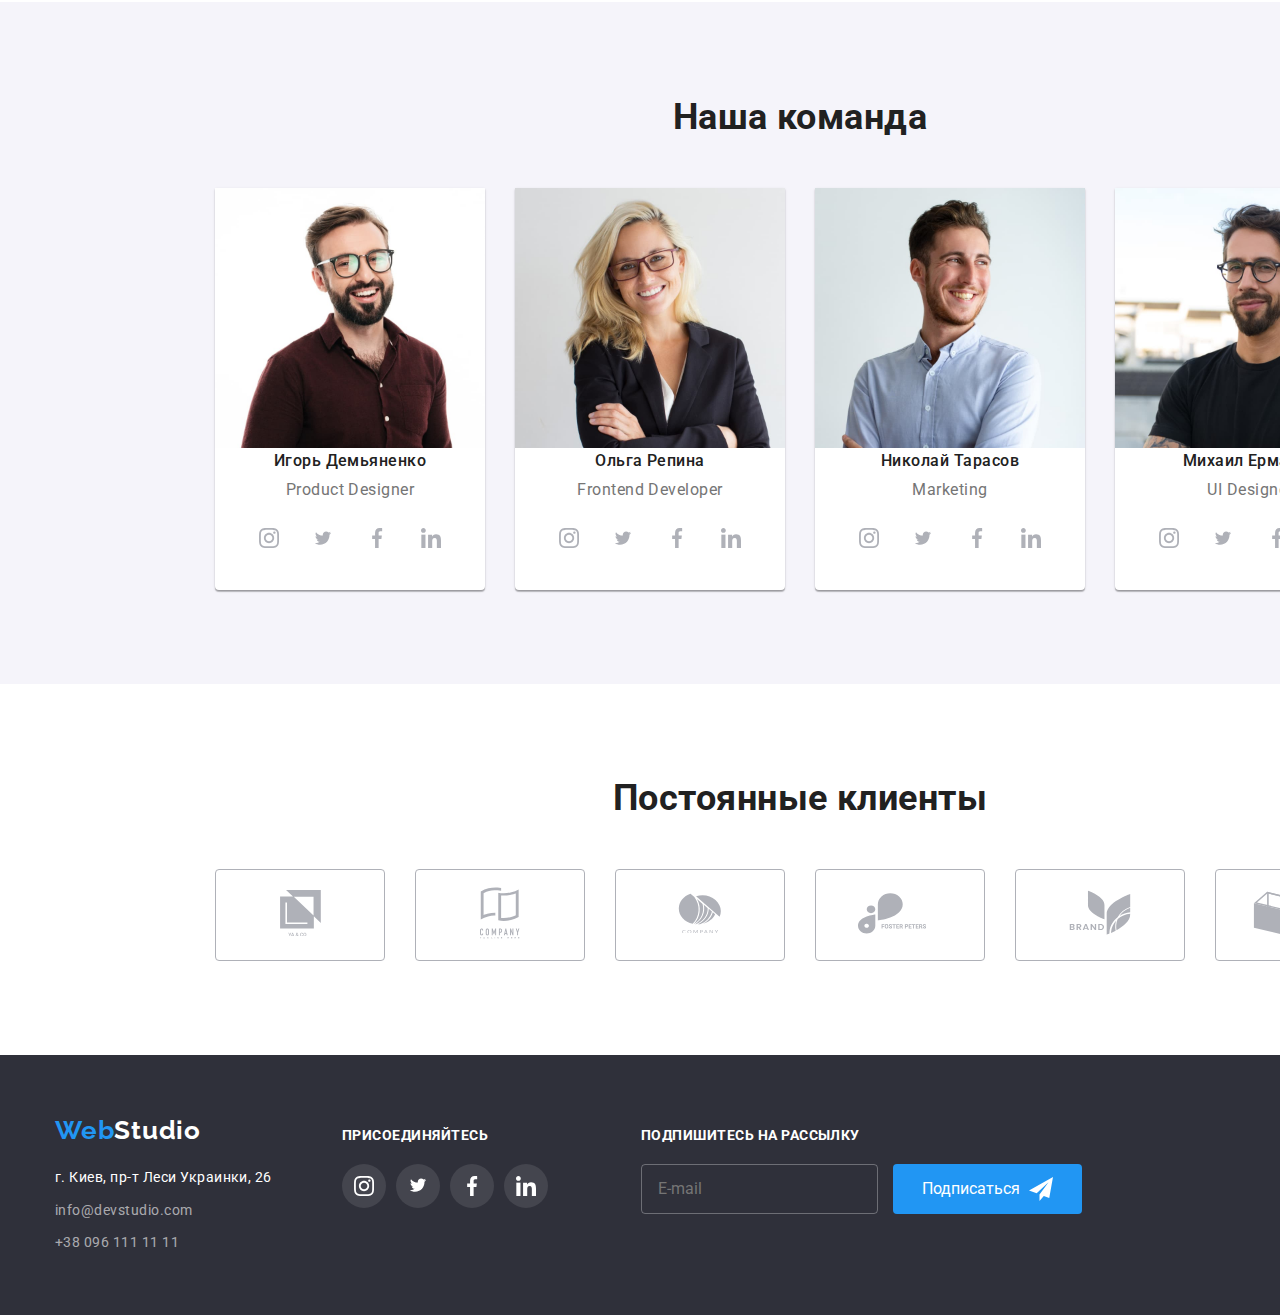
==== commit bcf24899: "almost done" ====
--- a/index.html
+++ b/index.html
@@ -71,53 +71,53 @@
           Заказать услугу
         </button>
       </section>
-      <section class="our-adventages section">
-        <div class="container">
-          <ul class="list adventages-list">
-            <li class="item">
-              <div class="icon-container">
-                <svg class="icon" width="65.32px" height="70px">
+      <section class="our-adventages">
+        <div class="our-adventages__container">
+          <ul class="our-adventages__list">
+            <li class="our-adventages__item">
+              <div class="our-adventages__icon-wrapper">
+                <svg class="our-adventages__icon" width="65.32px" height="70px">
                   <use href="./images/icons.svg#antenna"></use>
                 </svg>
               </div>
-              <h3 class="title">Внимание к деталям</h3>
-              <p class="text">
+              <h3 class="our-adventages__title">Внимание к деталям</h3>
+              <p class="our-adventages__text">
                 Идейные соображения, а также начало повседневной работы по
                 формированию позиции.
               </p>
             </li>
-            <li class="item">
-              <div class="icon-container">
-                <svg class="icon" width="66.96px" height="70px">
+            <li class="our-adventages__item">
+              <div class="our-adventages__icon-wrapper">
+                <svg class="our-adventages__icon" width="66.96px" height="70px">
                   <use href="./images/icons.svg#clock"></use>
                 </svg>
               </div>
-              <h3 class="title">Пунктуальность</h3>
-              <p class="text">
+              <h3 class="our-adventages__title">Пунктуальность</h3>
+              <p class="our-adventages__text">
                 Задача организации, в особенности же рамки и место обучения
                 кадров влечет за собой.
               </p>
             </li>
-            <li class="item">
-              <div class="icon-container">
-                <svg class="icon" width="70px" height="53.69px">
+            <li class="our-adventages__item">
+              <div class="our-adventages__icon-wrapper">
+                <svg class="our-adventages__icon" width="70px" height="53.69px">
                   <use href="./images/icons.svg#diagram"></use>
                 </svg>
               </div>
-              <h3 class="title">Планирование</h3>
-              <p class="text">
+              <h3 class="our-adventages__title">Планирование</h3>
+              <p class="our-adventages__text">
                 Равным образом консультация с широким активом в значительной
                 степени обуславливает.
               </p>
             </li>
-            <li class="item">
-              <div class="icon-container">
-                <svg class="icon" width="70px" height="70px">
+            <li class="our-adventages__item">
+              <div class="our-adventages__icon-wrapper">
+                <svg class="our-adventages__icon" width="70px" height="70px">
                   <use href="./images/icons.svg#astronaut"></use>
                 </svg>
               </div>
-              <h3 class="title">Современные технологии</h3>
-              <p class="text">
+              <h3 class="our-adventages__title">Современные технологии</h3>
+              <p class="our-adventages__text">
                 Значимость этих проблем настолько очевидна, что реализация
                 плановых заданий.
               </p>
@@ -126,195 +126,212 @@
         </div>
       </section>
       <section class="what-we-do section">
-        <div class="container">
-          <h2 class="title">Чем мы занимаемся</h2>
-          <ul class="list what-we-do-list">
-            <li class="item">
+        <div class="what-we-do__container">
+          <h2 class="what-we-do__title">Чем мы занимаемся</h2>
+          <ul class="what-we-do__list">
+            <li class="what-we-do__item">
               <img
+                class="what-we-do__image"
                 src="./images/wedo1.jpg"
                 width="370"
                 alt="developer is codding"
               />
-              <div class="text-wrapper">
-                <p class="text">десктопные приложения</p>
-              </div>
-            </li>
-            <li class="item">
+              <div class="what-we-do__text-wrapper">
+                <p class="what-we-do__text">десктопные приложения</p>
+              </div>
+            </li>
+            <li class="what-we-do__item">
               <img
                 src="./images/wedo2.jpg"
                 width="370"
                 alt="layout designer is working"
               />
-              <div class="text-wrapper">
-                <p class="text">мобильные приложения</p>
-              </div>
-            </li>
-            <li class="item">
+              <div class="what-we-do__text-wrapper">
+                <p class="what-we-do__text">мобильные приложения</p>
+              </div>
+            </li>
+            <li class="what-we-do__item">
               <img
                 src="./images/wedo3.jpg"
                 width="370"
                 alt="designer is working"
               />
-              <div class="text-wrapper">
-                <p class="text">дизайнерские решения</p>
+              <div class="what-we-do__text-wrapper">
+                <p class="what-we-do__text">дизайнерские решения</p>
               </div>
             </li>
           </ul>
         </div>
       </section>
-      <section class="our-team section">
-        <div class="container">
-          <h2 class="our-team-title">Наша команда</h2>
-          <ul class="list our-team-list">
-            <li class="item">
+      <section class="our-team">
+        <div class="our-team__container">
+          <h2 class="our-team__main-title">Наша команда</h2>
+          <ul class="our-team__list">
+            <li class="our-team__item">
               <img
                 src="./images/product-designer.jpg"
                 alt="product-designer"
                 width="270"
               />
-              <h3 class="title">Игорь Демьяненко</h3>
-              <p class="text">Product Designer</p>
-              <ul class="social-list list">
-                <li class="social-list-item">
-                  <a href=""
-                    ><svg class="icon" width="20px" height="20px">
+              <h3 class="our-team__title">Игорь Демьяненко</h3>
+              <p class="our-team__text">Product Designer</p>
+              <ul class="social-list">
+                <li class="social-list__item">
+                  <a href="" class="social-list__link"
+                    ><svg class="social-list__icon" width="20px" height="20px">
                       <use href="./images/icons.svg#instagram"></use>
                     </svg>
                   </a>
                 </li>
-                <li class="social-list-item">
-                  <a href=""
-                    ><svg class="icon" width="20px" height="16.25px">
+                <li class="social-list__item">
+                  <a href="" class="social-list__link"
+                    ><svg
+                      class="social-list__icon"
+                      width="20px"
+                      height="16.25px"
+                    >
                       <use href="./images/icons.svg#twitter"></use>
                     </svg>
                   </a>
                 </li>
-                <li class="social-list-item">
-                  <a href=""
-                    ><svg class="icon" width="20px" height="20px">
+                <li class="social-list__item">
+                  <a href="" class="social-list__link"
+                    ><svg class="social-list__icon" width="20px" height="20px">
                       <use href="./images/icons.svg#facebook"></use>
                     </svg>
                   </a>
                 </li>
-                <li class="social-list-item">
-                  <a href=""
-                    ><svg class="icon" width="20px" height="20px">
+                <li class="social-list__item">
+                  <a href="" class="social-list__link"
+                    ><svg class="social-list__icon" width="20px" height="20px">
                       <use href="./images/icons.svg#linkedin"></use>
                     </svg>
                   </a>
                 </li>
               </ul>
             </li>
-            <li class="item">
+            <li class="our-team__item">
               <img
                 src="./images/frontend-developer.jpg"
                 alt="frontend-developer"
                 width="270"
               />
 
-              <h3 class="title">Ольга Репина</h3>
-              <p class="text">Frontend Developer</p>
-              <ul class="social-list list">
-                <li class="social-list-item">
-                  <a href=""
-                    ><svg class="icon" width="20px" height="20px">
+              <h3 class="our-team__title">Ольга Репина</h3>
+              <p class="our-team__text">Frontend Developer</p>
+              <ul class="social-list">
+                <li class="social-list__item">
+                  <a href="" class="social-list__link"
+                    ><svg class="social-list__icon" width="20px" height="20px">
                       <use href="./images/icons.svg#instagram"></use>
                     </svg>
                   </a>
                 </li>
-                <li class="social-list-item">
-                  <a href=""
-                    ><svg class="icon" width="20px" height="16.25px">
+                <li class="social-list__item">
+                  <a href="" class="social-list__link"
+                    ><svg
+                      class="social-list__icon"
+                      width="20px"
+                      height="16.25px"
+                    >
                       <use href="./images/icons.svg#twitter"></use>
                     </svg>
                   </a>
                 </li>
-                <li class="social-list-item">
-                  <a href=""
-                    ><svg class="icon" width="20px" height="20px">
+                <li class="social-list__item">
+                  <a href="" class="social-list__link"
+                    ><svg class="social-list__icon" width="20px" height="20px">
                       <use href="./images/icons.svg#facebook"></use>
                     </svg>
                   </a>
                 </li>
-                <li class="social-list-item">
-                  <a href=""
-                    ><svg class="icon" width="20px" height="20px">
+                <li class="social-list__item">
+                  <a href="" class="social-list__link"
+                    ><svg class="social-list__icon" width="20px" height="20px">
                       <use href="./images/icons.svg#linkedin"></use>
                     </svg>
                   </a>
                 </li>
               </ul>
             </li>
-            <li class="item">
+            <li class="our-team__item">
               <img src="./images/marketing.jpg" alt="marketing" width="270" />
 
-              <h3 class="title">Николай Тарасов</h3>
-              <p class="text">Marketing</p>
-              <ul class="social-list list">
-                <li class="social-list-item">
-                  <a href=""
-                    ><svg class="icon" width="20px" height="20px">
+              <h3 class="our-team__title">Николай Тарасов</h3>
+              <p class="our-team__text">Marketing</p>
+              <ul class="social-list">
+                <li class="social-list__item">
+                  <a href="" class="social-list__link"
+                    ><svg class="social-list__icon" width="20px" height="20px">
                       <use href="./images/icons.svg#instagram"></use>
                     </svg>
                   </a>
                 </li>
-                <li class="social-list-item">
-                  <a href=""
-                    ><svg class="icon" width="20px" height="16.25px">
+                <li class="social-list__item">
+                  <a href="" class="social-list__link"
+                    ><svg
+                      class="social-list__icon"
+                      width="20px"
+                      height="16.25px"
+                    >
                       <use href="./images/icons.svg#twitter"></use>
                     </svg>
                   </a>
                 </li>
-                <li class="social-list-item">
-                  <a href=""
-                    ><svg class="icon" width="20px" height="20px">
+                <li class="social-list__item">
+                  <a href="" class="social-list__link"
+                    ><svg class="social-list__icon" width="20px" height="20px">
                       <use href="./images/icons.svg#facebook"></use>
                     </svg>
                   </a>
                 </li>
-                <li class="social-list-item">
-                  <a href=""
-                    ><svg class="icon" width="20px" height="20px">
+                <li class="social-list__item">
+                  <a href="" class="social-list__link"
+                    ><svg class="social-list__icon" width="20px" height="20px">
                       <use href="./images/icons.svg#linkedin"></use>
                     </svg>
                   </a>
                 </li>
               </ul>
             </li>
-            <li class="item">
+            <li class="our-team__item">
               <img
                 src="./images/ui-designer.jpg"
                 alt="ui-designer"
                 width="270"
               />
 
-              <h3 class="title">Михаил Ермаков</h3>
-              <p class="text">UI Designer</p>
-              <ul class="social-list list">
-                <li class="social-list-item">
-                  <a href=""
-                    ><svg class="icon" width="20px" height="20px">
+              <h3 class="our-team__title">Михаил Ермаков</h3>
+              <p class="our-team__text">UI Designer</p>
+              <ul class="social-list">
+                <li class="social-list__item">
+                  <a href="" class="social-list__link"
+                    ><svg class="social-list__icon" width="20px" height="20px">
                       <use href="./images/icons.svg#instagram"></use>
                     </svg>
                   </a>
                 </li>
-                <li class="social-list-item">
-                  <a href=""
-                    ><svg class="icon" width="20px" height="16.25px">
+                <li class="social-list__item">
+                  <a href="" class="social-list__link"
+                    ><svg
+                      class="social-list__icon"
+                      width="20px"
+                      height="16.25px"
+                    >
                       <use href="./images/icons.svg#twitter"></use>
                     </svg>
                   </a>
                 </li>
-                <li class="social-list-item">
-                  <a href=""
-                    ><svg class="icon" width="20px" height="20px">
+                <li class="social-list__item">
+                  <a href="" class="social-list__link"
+                    ><svg class="social-list__icon" width="20px" height="20px">
                       <use href="./images/icons.svg#facebook"></use>
                     </svg>
                   </a>
                 </li>
-                <li class="social-list-item">
-                  <a href=""
-                    ><svg class="icon" width="20px" height="20px">
+                <li class="social-list__item">
+                  <a href="" class="social-list__link"
+                    ><svg class="social-list__icon" width="20px" height="20px">
                       <use href="./images/icons.svg#linkedin"></use>
                     </svg>
                   </a>
@@ -324,48 +341,48 @@
           </ul>
         </div>
       </section>
-      <section class="clients section">
-        <div class="container">
-          <h2 class="title">Постоянные клиенты</h2>
-          <ul class="clients-list list">
-            <li class="item">
+      <section class="clients">
+        <div class="clients__container">
+          <h2 class="clients__title">Постоянные клиенты</h2>
+          <ul class="clients__list">
+            <li class="clients__item">
               <a href="">
-                <svg class="icon" width="41px" height="46.7px">
+                <svg class="clients__icon" width="41px" height="46.7px">
                   <use href="./images/icons.svg#client1"></use>
                 </svg>
               </a>
             </li>
-            <li class="item">
+            <li class="clients__item">
               <a href="">
-                <svg class="icon" width="40px" height="52px">
+                <svg class="clients__icon" width="40px" height="52px">
                   <use href="./images/icons.svg#client2"></use>
                 </svg>
               </a>
             </li>
-            <li class="item">
+            <li class="clients__item">
               <a href="">
-                <svg class="icon" width="43.46px" height="40.62px">
+                <svg class="clients__icon" width="43.46px" height="40.62px">
                   <use href="./images/icons.svg#client3"></use>
                 </svg>
               </a>
             </li>
-            <li class="item">
+            <li class="clients__item">
               <a href="">
-                <svg class="icon" width="84.44px" height="46.7px">
+                <svg class="clients__icon" width="84.44px" height="46.7px">
                   <use href="./images/icons.svg#client4"></use>
                 </svg>
               </a>
             </li>
-            <li class="item">
+            <li class="clients__item">
               <a href="">
-                <svg class="icon" width="62.54px" height="45.43px">
+                <svg class="clients__icon" width="62.54px" height="45.43px">
                   <use href="./images/icons.svg#client5"></use>
                 </svg>
               </a>
             </li>
-            <li class="item">
+            <li class="clients__item">
               <a href="">
-                <svg class="icon" width="93.79px" height="43.93px">
+                <svg class="clients__icon" width="93.79px" height="43.93px">
                   <use href="./images/icons.svg#client6"></use>
                 </svg>
               </a>
@@ -376,57 +393,79 @@
     </main>
 
     <footer class="footer">
-      <div class="container">
-        <div class="address-container">
-          <a href="/" class="logo"><span class="accent">Web</span>Studio</a>
-          <address class="address">
-            <p class="item">г. Киев, пр-т Леси Украинки, 26</p>
-            <a class="item" href="mailto:info@devstudio.com"
+      <div class="footer__container">
+        <div class="address">
+          <a href="/" class="address__logo"
+            ><span class="accent">Web</span>Studio</a
+          >
+          <address class="address__wrapper">
+            <p class="address__text">г. Киев, пр-т Леси Украинки, 26</p>
+            <a class="address__item" href="mailto:info@devstudio.com"
               >info@devstudio.com</a
             ><br />
-            <a class="item" href="tel:+380961111111">+38 096 111 11 11</a>
+            <a class="address__item" href="tel:+380961111111"
+              >+38 096 111 11 11</a
+            >
           </address>
         </div>
         <div class="social-container">
-          <h2 class="title">Присоединяйтесь</h2>
-          <ul class="social-list list">
-            <li class="social-list-item">
-              <a href="" class="link"
-                ><svg class="icon" width="20px" height="20px">
+          <h2 class="social-container__title">Присоединяйтесь</h2>
+          <ul class="social-list">
+            <li class="social-list__item social-list__item--footer">
+              <a href="" class="social-list__link"
+                ><svg
+                  class="social-list__icon social-list__icon--footer"
+                  width="20px"
+                  height="20px"
+                >
                   <use href="./images/icons.svg#instagram"></use>
                 </svg>
               </a>
             </li>
-            <li class="social-list-item">
-              <a href="" class="link"
-                ><svg class="icon" width="20px" height="16.25px">
+            <li class="social-list__item social-list__item--footer">
+              <a href="" class="social-list__link"
+                ><svg
+                  class="social-list__icon social-list__icon--footer"
+                  width="20px"
+                  height="16.25px"
+                >
                   <use href="./images/icons.svg#twitter"></use>
                 </svg>
               </a>
             </li>
-            <li class="social-list-item">
-              <a href="" class="link"
-                ><svg class="icon" width="20px" height="20px">
+            <li class="social-list__item social-list__item--footer">
+              <a href="" class="social-list__link"
+                ><svg
+                  class="social-list__icon social-list__icon--footer"
+                  width="20px"
+                  height="20px"
+                >
                   <use href="./images/icons.svg#facebook"></use>
                 </svg>
               </a>
             </li>
-            <li class="social-list-item">
-              <a href="" class="link"
-                ><svg class="icon" width="20px" height="20px">
+            <li class="social-list__item social-list__item--footer">
+              <a href="" class="social-list__link"
+                ><svg
+                  class="social-list__icon social-list__icon--footer"
+                  width="20px"
+                  height="20px"
+                >
                   <use href="./images/icons.svg#linkedin"></use>
                 </svg>
               </a>
             </li>
           </ul>
         </div>
-        <div class="subscribe-form-container">
-          <h2 class="title">подпишитесь на рассылку</h2>
-          <form class="subscribe-form">
-            <input class="email-input" type="email" placeholder="E-mail" />
-            <button type="submit" class="button subscribe-form-button">
-              Подписаться
-            </button>
+        <div class="subscribe">
+          <h2 class="subscribe__title">подпишитесь на рассылку</h2>
+          <form class="subscribe__form">
+            <input
+              class="subscribe__email-input"
+              type="email"
+              placeholder="E-mail"
+            />
+            <button type="submit" class="subscribe__button">Подписаться</button>
           </form>
         </div>
       </div>
@@ -434,56 +473,62 @@
     <!-- modal window -->
     <div class="backdrop is-hidden" data-modal>
       <div class="modal">
-        <h2 class="title">Оставьте свои данные, мы вам перезвоним</h2>
-        <button class="close-button" data-modal-close>
-          <svg class="icon" width="18px" height="18px">
+        <h2 class="modal__title">Оставьте свои данные, мы вам перезвоним</h2>
+        <button class="modal__close-button" data-modal-close>
+          <svg class="modal__close-icon" width="18px" height="18px">
             <use href="./images/icons.svg#close-button"></use>
           </svg>
         </button>
         <form class="modal-form">
-          <label class="lable" for="name">Имя</label>
-          <div class="input-wrapper">
-            <input class="input" type="text" id="name" />
-            <svg class="icon" width="18px" height="18px">
+          <label class="modal-form__label" for="name">Имя</label>
+          <div class="modal-form__input-wrapper">
+            <input class="modal-form__input" type="text" id="name" />
+            <svg class="modal-form__icon" width="18px" height="18px">
               <use href="./images/icons.svg#person"></use>
             </svg>
           </div>
 
-          <label class="lable" for="phone">Телефон</label>
-          <div class="input-wrapper">
-            <input class="input" type="text" id="phone" />
-            <svg class="icon" width="18px" height="18px">
+          <label class="modal-form__label" for="phone">Телефон</label>
+          <div class="modal-form__input-wrapper">
+            <input class="modal-form__input" type="text" id="phone" />
+            <svg class="modal-form__icon" width="18px" height="18px">
               <use href="./images/icons.svg#phone1"></use>
             </svg>
           </div>
 
-          <label class="lable" for="email">Почта</label>
-          <div class="input-wrapper">
-            <input class="input" type="text" id="email" />
-            <svg class="icon" width="18px" height="18px">
+          <label class="modal-form__label" for="email">Почта</label>
+          <div class="modal-form__input-wrapper">
+            <input class="modal-form__input" type="text" id="email" />
+            <svg class="modal-form__icon" width="18px" height="18px">
               <use href="./images/icons.svg#email1"></use>
             </svg>
           </div>
 
-          <label class="lable" for="comment">Комментарий</label>
+          <label class="modal-form__label" for="comment">Комментарий</label>
           <textarea
-            class="input comment"
+            class="modal-form__comment"
             type="text"
             id="comment"
             rows="8"
             placeholder="Введите текст"
           ></textarea>
 
-          <div class="agreement-wrapper">
-            <label class="lable agreement" for="agreement"
+          <div class="modal-form__agreement-wrapper">
+            <label class="modal-form__agreement-label" for="agreement"
               >Соглашаюсь с рассылкой и принимаю
-              <a href="" class="link">Условия договора</a></label
+              <a href="" class="modal-form__agreement-link"
+                >Условия договора</a
+              ></label
             >
-            <input class="checkbox" type="checkbox" id="agreement" />
-            <span class="new-checkbox"></span>
+            <input
+              class="modal-form__checkbox"
+              type="checkbox"
+              id="agreement"
+            />
+            <span class="modal-form__new-checkbox"></span>
           </div>
 
-          <button type="submit" class="button modal-button">Отправить</button>
+          <button type="submit" class="modal-form__button">Отправить</button>
         </form>
       </div>
     </div>
--- a/css/main.min.css
+++ b/css/main.min.css
@@ -1,2 +1,2 @@
-body{font-family:'Roboto', sans-serif;color:#757575;letter-spacing:0.03em;margin:0}h1,h2,h3,p{margin-top:0;margin-bottom:0}a{color:inherit;text-decoration:none}.site-nav__pages-link,.site-nav-contacts{list-style:none;padding:0px;margin:0px}.header__container{width:1200px;padding-left:15px;padding-right:15px;margin-left:auto;margin-right:auto}.site-nav__logo{margin-top:auto;margin-bottom:auto;font-family:'Raleway', sans-serif;font-weight:700;font-size:26px;line-height:1.17;letter-spacing:0.03em}.site-nav__link::after,.site-nav__underline::after{content:'';position:absolute;height:4px;border-radius:2px;width:100%;bottom:0;left:0;background-color:#2196f3}.hero__button{border:none;border-radius:4px;cursor:pointer;-webkit-transition:background-color 250ms cubic-bezier(0.4, 0, 0.2, 1),color 250ms cubic-bezier(0.4, 0, 0.2, 1),-webkit-box-shadow 250ms cubic-bezier(0.4, 0, 0.2, 1);transition:background-color 250ms cubic-bezier(0.4, 0, 0.2, 1),color 250ms cubic-bezier(0.4, 0, 0.2, 1),-webkit-box-shadow 250ms cubic-bezier(0.4, 0, 0.2, 1);transition:background-color 250ms cubic-bezier(0.4, 0, 0.2, 1),color 250ms cubic-bezier(0.4, 0, 0.2, 1),box-shadow 250ms cubic-bezier(0.4, 0, 0.2, 1);transition:background-color 250ms cubic-bezier(0.4, 0, 0.2, 1),color 250ms cubic-bezier(0.4, 0, 0.2, 1),box-shadow 250ms cubic-bezier(0.4, 0, 0.2, 1),-webkit-box-shadow 250ms cubic-bezier(0.4, 0, 0.2, 1)}.hero__button:hover,.hero__button:focus{-webkit-box-shadow:0px 3px 1px rgba(0,0,0,0.1),0px 1px 2px rgba(0,0,0,0.08),0px 2px 2px rgba(0,0,0,0.12);box-shadow:0px 3px 1px rgba(0,0,0,0.1),0px 1px 2px rgba(0,0,0,0.08),0px 2px 2px rgba(0,0,0,0.12);background-color:#2196f3;color:#ffffff}.section{padding-top:94px;padding-bottom:94px;margin-right:auto;margin-left:auto;width:1600px}.accent,.site-nav__underline{color:#2196f3}.flex{display:-webkit-box;display:-ms-flexbox;display:flex}.header{font-weight:500;font-size:14px;line-height:1.17;letter-spacing:0.02em;border-bottom:1px solid #ececec}.header__container{display:-webkit-box;display:-ms-flexbox;display:flex;-webkit-box-align:center;-ms-flex-align:center;align-items:center}.site-nav__logo{color:#212121;margin-right:93px}.site-nav__item{color:#212121;position:relative;-webkit-transition:color 250ms cubic-bezier(0.4, 0, 0.2, 1);transition:color 250ms cubic-bezier(0.4, 0, 0.2, 1)}.site-nav__item:hover{color:#2196f3}.site-nav__item:not(:last-child){margin-right:50px}.site-nav__link{display:inline-block;padding-bottom:32px;padding-top:32px}.site-nav__link::after{-webkit-transform:scaleX(0);transform:scaleX(0);opacity:0;-webkit-transition:opacity 250ms cubic-bezier(0.4, 0, 0.2, 1),-webkit-transform 250ms cubic-bezier(0.4, 0, 0.2, 1);transition:opacity 250ms cubic-bezier(0.4, 0, 0.2, 1),-webkit-transform 250ms cubic-bezier(0.4, 0, 0.2, 1);transition:transform 250ms cubic-bezier(0.4, 0, 0.2, 1),opacity 250ms cubic-bezier(0.4, 0, 0.2, 1);transition:transform 250ms cubic-bezier(0.4, 0, 0.2, 1),opacity 250ms cubic-bezier(0.4, 0, 0.2, 1),-webkit-transform 250ms cubic-bezier(0.4, 0, 0.2, 1)}.site-nav__link:hover::after{opacity:1;-webkit-transform:scaleX(1);transform:scaleX(1)}.site-nav-contacts{margin-left:auto}.site-nav-contacts__item{position:relative;fill:#757575;-webkit-transition:color 250ms cubic-bezier(0.4, 0, 0.2, 1),fill 250ms cubic-bezier(0.4, 0, 0.2, 1);transition:color 250ms cubic-bezier(0.4, 0, 0.2, 1),fill 250ms cubic-bezier(0.4, 0, 0.2, 1)}.site-nav-contacts__item:hover{color:#2196f3;fill:#2196f3}.site-nav-contacts__item:not(:last-child){margin-right:30px}.site-nav-contacts__link{padding-left:26px;display:inline-block;position:relative;-webkit-box-align:center;-ms-flex-align:center;align-items:center}.site-nav-contacts__icon{position:absolute;top:50%;-webkit-transform:translateY(-50%);transform:translateY(-50%)}.site-nav__underline{display:inline-block}.hero{background-image:-webkit-gradient(linear, left top, right top, from(rgba(47,48,58,0.4)), to(rgba(47,48,58,0.4))),url("../images/hero-background.jpg");background-image:linear-gradient(to right, rgba(47,48,58,0.4), rgba(47,48,58,0.4)),url("../images/hero-background.jpg");background-repeat:no-repeat;background-position:center;padding-top:200px;padding-bottom:200px;width:1600px;margin-right:auto;margin-left:auto;letter-spacing:0.06em;text-align:center}.hero__title{margin-bottom:30px;color:#ffffff;text-transform:uppercase;font-weight:900;font-size:44px;line-height:1.36}.hero__button{padding:10px 32px;color:#ffffff;background-color:#2196f3;font-weight:700;font-size:16px;line-height:1.88}
+body{font-family:'Roboto', sans-serif;color:#757575;letter-spacing:0.03em;margin:0}h1,h2,h3,p{margin-top:0;margin-bottom:0}a{color:inherit;text-decoration:none}.social-list,.site-nav__pages-link,.site-nav-contacts,.our-adventages__list,.what-we-do__list,.our-team__list,.clients__list{list-style:none;padding:0px;margin:0px}.header__container,.footer__container,.our-adventages__container,.what-we-do__container,.our-team__container,.clients__container{width:1200px;padding-left:15px;padding-right:15px;margin-left:auto;margin-right:auto}.site-nav__logo,.address__logo{margin-top:auto;margin-bottom:auto;font-family:'Raleway', sans-serif;font-weight:700;font-size:26px;line-height:1.17;letter-spacing:0.03em}.site-nav__link::after,.site-nav__underline::after{content:'';position:absolute;height:4px;border-radius:2px;width:100%;bottom:0;left:0;background-color:#2196f3}.subscribe__button,.hero__button,.modal-form__button{border:none;border-radius:4px;cursor:pointer;-webkit-transition:background-color 250ms cubic-bezier(0.4, 0, 0.2, 1),color 250ms cubic-bezier(0.4, 0, 0.2, 1),-webkit-box-shadow 250ms cubic-bezier(0.4, 0, 0.2, 1);transition:background-color 250ms cubic-bezier(0.4, 0, 0.2, 1),color 250ms cubic-bezier(0.4, 0, 0.2, 1),-webkit-box-shadow 250ms cubic-bezier(0.4, 0, 0.2, 1);transition:background-color 250ms cubic-bezier(0.4, 0, 0.2, 1),color 250ms cubic-bezier(0.4, 0, 0.2, 1),box-shadow 250ms cubic-bezier(0.4, 0, 0.2, 1);transition:background-color 250ms cubic-bezier(0.4, 0, 0.2, 1),color 250ms cubic-bezier(0.4, 0, 0.2, 1),box-shadow 250ms cubic-bezier(0.4, 0, 0.2, 1),-webkit-box-shadow 250ms cubic-bezier(0.4, 0, 0.2, 1)}.subscribe__button:hover,.hero__button:hover,.modal-form__button:hover,.subscribe__button:focus,.hero__button:focus,.modal-form__button:focus{-webkit-box-shadow:0px 3px 1px rgba(0,0,0,0.1),0px 1px 2px rgba(0,0,0,0.08),0px 2px 2px rgba(0,0,0,0.12);box-shadow:0px 3px 1px rgba(0,0,0,0.1),0px 1px 2px rgba(0,0,0,0.08),0px 2px 2px rgba(0,0,0,0.12);background-color:#2196f3;color:#ffffff}.our-adventages,.what-we-do,.our-team,.clients{padding-top:94px;padding-bottom:94px;margin-right:auto;margin-left:auto;width:1600px}.accent,.site-nav__underline{color:#2196f3}.flex{display:-webkit-box;display:-ms-flexbox;display:flex}.social-list__item{display:-webkit-box;display:-ms-flexbox;display:flex;-webkit-box-pack:center;-ms-flex-pack:center;justify-content:center;-webkit-box-align:center;-ms-flex-align:center;align-items:center;border-radius:50%;width:44px;height:44px;-webkit-transition:background-color 250ms cubic-bezier(0.4, 0, 0.2, 1);transition:background-color 250ms cubic-bezier(0.4, 0, 0.2, 1)}.social-list__item:not(:last-child){margin-right:10px}.social-list__item:hover{background-color:#2196f3}.social-list{display:-webkit-box;display:-ms-flexbox;display:flex;-webkit-box-pack:center;-ms-flex-pack:center;justify-content:center;color:#afb1b8}.social-list__link{font-size:0;line-height:0}.social-list__icon{fill:#afb1b8;-webkit-transition:fill 250ms cubic-bezier(0.4, 0, 0.2, 1);transition:fill 250ms cubic-bezier(0.4, 0, 0.2, 1)}.social-list__item:hover .social-list__icon{fill:#fff}.header{font-weight:500;font-size:14px;line-height:1.17;letter-spacing:0.02em;border-bottom:1px solid #ececec}.header__container{display:-webkit-box;display:-ms-flexbox;display:flex;-webkit-box-align:center;-ms-flex-align:center;align-items:center}.site-nav__logo{color:#212121;margin-right:93px}.site-nav__item{color:#212121;position:relative;-webkit-transition:color 250ms cubic-bezier(0.4, 0, 0.2, 1);transition:color 250ms cubic-bezier(0.4, 0, 0.2, 1)}.site-nav__item:hover{color:#2196f3}.site-nav__item:not(:last-child){margin-right:50px}.site-nav__link{display:inline-block;padding-bottom:32px;padding-top:32px}.site-nav__link::after{-webkit-transform:scaleX(0);transform:scaleX(0);opacity:0;-webkit-transition:opacity 250ms cubic-bezier(0.4, 0, 0.2, 1),-webkit-transform 250ms cubic-bezier(0.4, 0, 0.2, 1);transition:opacity 250ms cubic-bezier(0.4, 0, 0.2, 1),-webkit-transform 250ms cubic-bezier(0.4, 0, 0.2, 1);transition:transform 250ms cubic-bezier(0.4, 0, 0.2, 1),opacity 250ms cubic-bezier(0.4, 0, 0.2, 1);transition:transform 250ms cubic-bezier(0.4, 0, 0.2, 1),opacity 250ms cubic-bezier(0.4, 0, 0.2, 1),-webkit-transform 250ms cubic-bezier(0.4, 0, 0.2, 1)}.site-nav__link:hover::after{opacity:1;-webkit-transform:scaleX(1);transform:scaleX(1)}.site-nav-contacts{margin-left:auto}.site-nav-contacts__item{position:relative;fill:#757575;-webkit-transition:color 250ms cubic-bezier(0.4, 0, 0.2, 1),fill 250ms cubic-bezier(0.4, 0, 0.2, 1);transition:color 250ms cubic-bezier(0.4, 0, 0.2, 1),fill 250ms cubic-bezier(0.4, 0, 0.2, 1)}.site-nav-contacts__item:hover{color:#2196f3;fill:#2196f3}.site-nav-contacts__item:not(:last-child){margin-right:30px}.site-nav-contacts__link{padding-left:26px;display:inline-block;position:relative;-webkit-box-align:center;-ms-flex-align:center;align-items:center}.site-nav-contacts__icon{position:absolute;top:50%;-webkit-transform:translateY(-50%);transform:translateY(-50%)}.site-nav__underline{display:inline-block}.footer{padding-top:60px;padding-bottom:60px;font-size:14px;line-height:1.71;background-color:#2f303a;color:#fff}.footer__container{display:-webkit-box;display:-ms-flexbox;display:flex}.address{margin-right:70px}.address__logo{display:inline-block;margin-bottom:20px}.address__wrapper{font-style:normal}.address__item{display:inline-block;margin-top:9px;color:rgba(255,255,255,0.6);-webkit-transition:color 250ms cubic-bezier(0.4, 0, 0.2, 1);transition:color 250ms cubic-bezier(0.4, 0, 0.2, 1)}.address__item:hover{color:#2196f3}.social-container{margin-right:93px;padding-top:12px}.social-container__title{margin-bottom:20px;text-transform:uppercase;font-size:14px;line-height:1.17}.social-list__item--footer{background-color:rgba(255,255,255,0.1)}.social-list__icon--footer{fill:#fff}.subscribe{padding-top:12px}.subscribe__title{margin-bottom:20px;text-transform:uppercase;font-size:14px;line-height:1.17}.subscribe__email-input{padding:14px 16px;margin-right:12px;border-radius:4px;border:1px solid rgba(255,255,255,0.3);font-size:16px;line-height:1.25;background-color:transparent;color:rgba(255,255,255,0.6)}.subscribe__button{position:relative;padding:10px 62px 10px 29px;font-size:16px;line-height:1.875;color:#fff;background-color:#2196f3}.subscribe__button:after{content:'';position:absolute;display:inline-block;top:50%;right:29px;-webkit-transform:translateY(-50%);transform:translateY(-50%);background-image:url("../images/subscribe-icon.svg");width:24px;height:24px}.hero{background-image:-webkit-gradient(linear, left top, right top, from(rgba(47,48,58,0.4)), to(rgba(47,48,58,0.4))),url("../images/hero-background.jpg");background-image:linear-gradient(to right, rgba(47,48,58,0.4), rgba(47,48,58,0.4)),url("../images/hero-background.jpg");background-repeat:no-repeat;background-position:center;padding-top:200px;padding-bottom:200px;width:1600px;margin-right:auto;margin-left:auto;letter-spacing:0.06em;text-align:center}.hero__title{margin-bottom:30px;color:#ffffff;text-transform:uppercase;font-weight:900;font-size:44px;line-height:1.36}.hero__button{padding:10px 32px;color:#ffffff;background-color:#2196f3;font-weight:700;font-size:16px;line-height:1.88}.our-adventages{padding-bottom:0}.our-adventages__list{display:-webkit-box;display:-ms-flexbox;display:flex}.our-adventages__item{width:270px}.our-adventages__item:not(:last-child){margin-right:30px}.our-adventages__icon-wrapper{display:-webkit-box;display:-ms-flexbox;display:flex;-webkit-box-pack:center;-ms-flex-pack:center;justify-content:center;-webkit-box-align:center;-ms-flex-align:center;align-items:center;margin-bottom:30px;width:270px;height:120px;border-radius:4px;background-color:#f5f4fa}.our-adventages__title{margin-bottom:10px;font-size:14px;letter-spacing:1.17;text-transform:uppercase;color:#212121}.our-adventages__text{font-size:14px;line-height:1.71}.what-we-do__title{margin-bottom:50px;color:#212121;font-size:36px;line-height:1.17;text-align:center}.what-we-do__list{display:-webkit-box;display:-ms-flexbox;display:flex}.what-we-do__item{position:relative}.what-we-do__item:not(:last-child){margin-right:30px}.what-we-do__inage{display:block}.what-we-do__text-wrapper{position:absolute;bottom:0;display:-webkit-box;display:-ms-flexbox;display:flex;-webkit-box-pack:center;-ms-flex-pack:center;justify-content:center;-webkit-box-align:center;-ms-flex-align:center;align-items:center;width:100%;height:70px;background-color:rgba(47,48,58,0.8)}.what-we-do__text{color:#fff;font-weight:700;text-transform:uppercase}.our-team{background-color:#f5f4fa}.our-team__container{font-size:16px;line-height:1.17}.our-team__main-title{text-align:center;margin-bottom:50px;font-size:36px;line-height:1.17;color:#212121}.our-team__list{display:-webkit-box;display:-ms-flexbox;display:flex}.our-team__item{padding-bottom:30px;border-bottom-left-radius:4px;border-bottom-right-radius:4px;-webkit-box-shadow:0px 1px 3px rgba(0,0,0,0.12),0px 1px 1px rgba(0,0,0,0.14),0px 2px 1px rgba(0,0,0,0.2);box-shadow:0px 1px 3px rgba(0,0,0,0.12),0px 1px 1px rgba(0,0,0,0.14),0px 2px 1px rgba(0,0,0,0.2);background-color:#fff}.our-team__item:not(:last-child){margin-right:30px}.our-team__title{margin-bottom:10px;text-align:center;font-weight:500;font-size:inherit;color:#212121}.our-team__text{text-align:center;margin-bottom:16px}.clients__title{text-align:center;margin-bottom:50px;font-size:36px;color:#212121}.clients__list{display:-webkit-box;display:-ms-flexbox;display:flex}.clients__item{display:-webkit-box;display:-ms-flexbox;display:flex;-webkit-box-pack:center;-ms-flex-pack:center;justify-content:center;-webkit-box-align:center;-ms-flex-align:center;align-items:center;border:1px solid #afb1b8;border-radius:4px;width:170px;height:92px;cursor:pointer;-webkit-transition:border-color 250ms cubic-bezier(0.4, 0, 0.2, 1);transition:border-color 250ms cubic-bezier(0.4, 0, 0.2, 1)}.clients__item:not(:last-child){margin-right:30px}.clients__item:hover{border-color:#2196f3}.clients__icon{fill:#afb1b8;-webkit-transition:fill 250ms cubic-bezier(0.4, 0, 0.2, 1);transition:fill 250ms cubic-bezier(0.4, 0, 0.2, 1)}.clients__item:hover .clients__icon{fill:#2196f3}.backdrop{display:-webkit-box;display:-ms-flexbox;display:flex;-webkit-box-pack:center;-ms-flex-pack:center;justify-content:center;-webkit-box-align:center;-ms-flex-align:center;align-items:center;position:fixed;top:0;width:100%;height:100%;background-color:rgba(0,0,0,0.2);opacity:1;-webkit-transform:scale(1);transform:scale(1);-webkit-transition:opacity 250ms var(--cubic);transition:opacity 250ms var(--cubic)}.backdrop.is-hidden{opacity:0;pointer-events:none}.modal{position:relative;background-color:#fff;width:528px;border-radius:4px;padding:40px;-webkit-transform:scale(1);transform:scale(1);-webkit-transition:-webkit-transform 250ms cubic-bezier(0.4, 0, 0.2, 1);transition:-webkit-transform 250ms cubic-bezier(0.4, 0, 0.2, 1);transition:transform 250ms cubic-bezier(0.4, 0, 0.2, 1);transition:transform 250ms cubic-bezier(0.4, 0, 0.2, 1), -webkit-transform 250ms cubic-bezier(0.4, 0, 0.2, 1)}.backdrop.is-hidden .modal{-webkit-transform:scale(1.1);transform:scale(1.1)}.modal__title{margin-bottom:12px;font-size:20px;line-height:1.18;color:#212121}.modal__close-button{display:-webkit-box;display:-ms-flexbox;display:flex;-webkit-box-align:center;-ms-flex-align:center;align-items:center;-webkit-box-pack:center;-ms-flex-pack:center;justify-content:center;position:absolute;height:30px;width:30px;padding:6px;margin:0;right:8px;top:8px;border-radius:50%;border:1px solid rgba(0,0,0,0.1);background-color:#fff;cursor:pointer}.modal__close-icon{-webkit-transition:fill 250ms cubic-bezier(0.4, 0, 0.2, 1);transition:fill 250ms cubic-bezier(0.4, 0, 0.2, 1)}.modal__close-button:hover .modal__close-icon{fill:#2196f3}.modal-form{letter-spacing:0.01em;font-size:12px;line-height:1.17}.modal-form__input-wrapper{position:relative}.modal-form__input,.modal-form__comment{display:block;padding:12px 16px 12px 42px;margin-bottom:10px;margin-top:4px;width:100%;border:1px solid rgba(33,33,33,0.2);border-radius:4px;-webkit-transition:border-color 250ms cubic-bezier(0.4, 0, 0.2, 1);transition:border-color 250ms cubic-bezier(0.4, 0, 0.2, 1)}.modal-form__input:hover,.modal-form__comment:hover,.modal-form__input:focus,.modal-form__comment:focus{border-color:#2196f3}.modal-form__icon{position:absolute;top:50%;left:12px;fill:#212121;-webkit-transform:translateY(-50%);transform:translateY(-50%);-webkit-transition:fill 250ms cubic-bezier(0.4, 0, 0.2, 1);transition:fill 250ms cubic-bezier(0.4, 0, 0.2, 1)}.modal-form__input:hover+.modal-form__icon,.modal-form__comment:hover+.modal-form__icon,.modal-form__input:focus+.modal-form__icon,.modal-form__comment:focus+.modal-form__icon{fill:#2196f3}.modal-form__comment{padding-left:12px;resize:none}.modal-form__comment:placeholder-shown{color:rgba(46,46,46,0.5)}.modal-form__agreement-wrapper{position:relative;display:-webkit-box;display:-ms-flexbox;display:flex;-webkit-box-align:center;-ms-flex-align:center;align-items:center;margin-top:20px}.modal-form__agreement-label{display:inline-block;padding-left:37px;font-size:14px;line-height:1.71;letter-spacing:0.03em}.modal-form__agreement-link{color:#2196f3;text-decoration:underline}.modal-form__checkbox{position:absolute;width:1px;height:1px;margin:-1px;border:0;padding:0;white-space:nowrap;-webkit-clip-path:inset(100%);clip-path:inset(100%);clip:rect(0 0 0 0);overflow:hidden}.modal-form__new-checkbox{display:inline-block;position:absolute;left:14px;top:50%;-webkit-transform:translateY(-50%);transform:translateY(-50%);width:16px;height:15px;border:2px solid #212121;border-radius:2px;pointer-events:none}.modal-form__checkbox:checked+.modal-form__new-checkbox{border-color:#2196f3;background-image:url("../images/icon-check.svg");background-origin:border-box}.modal-form__button{display:block;padding:10px 55px;margin-top:30px;margin-right:auto;margin-left:auto;font-size:16px;font-weight:500;color:#fff;background-color:#2196f3;line-height:1.875;letter-spacing:0.06em}
 /*# sourceMappingURL=main.min.css.map */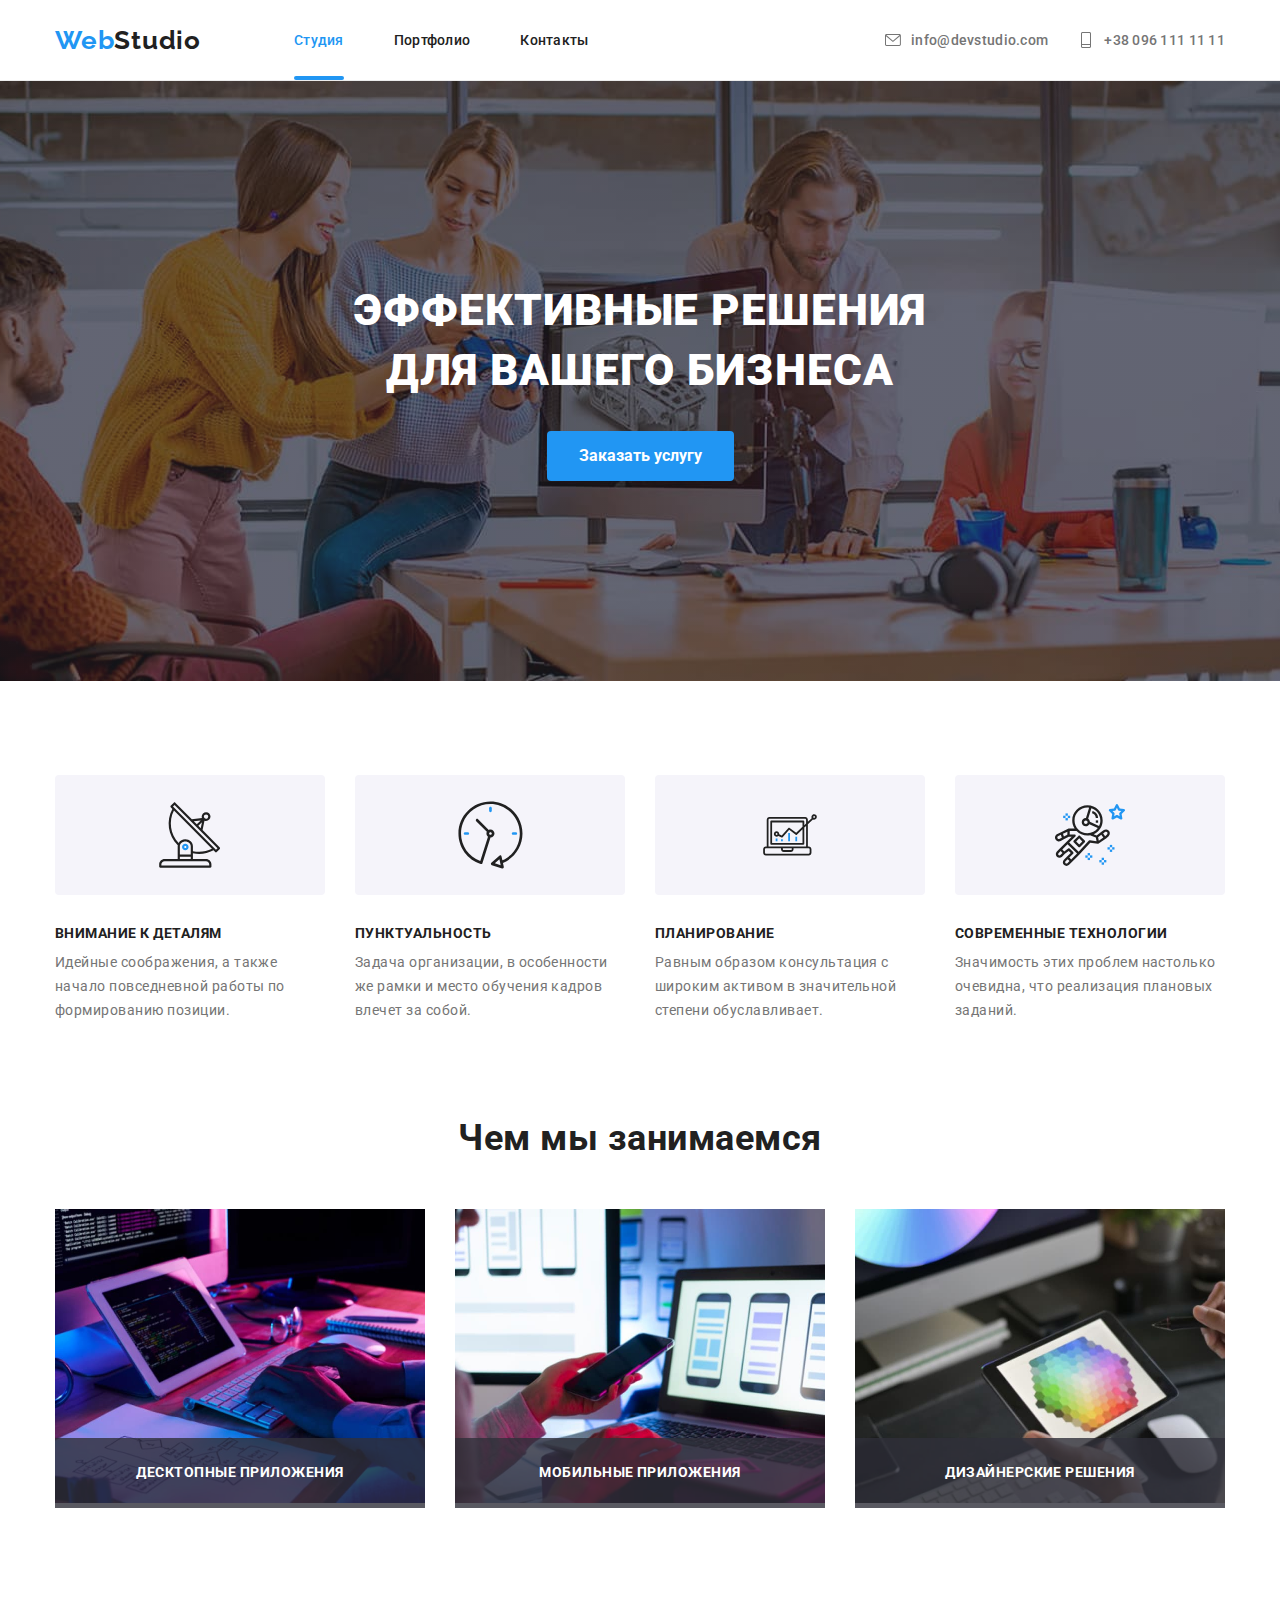
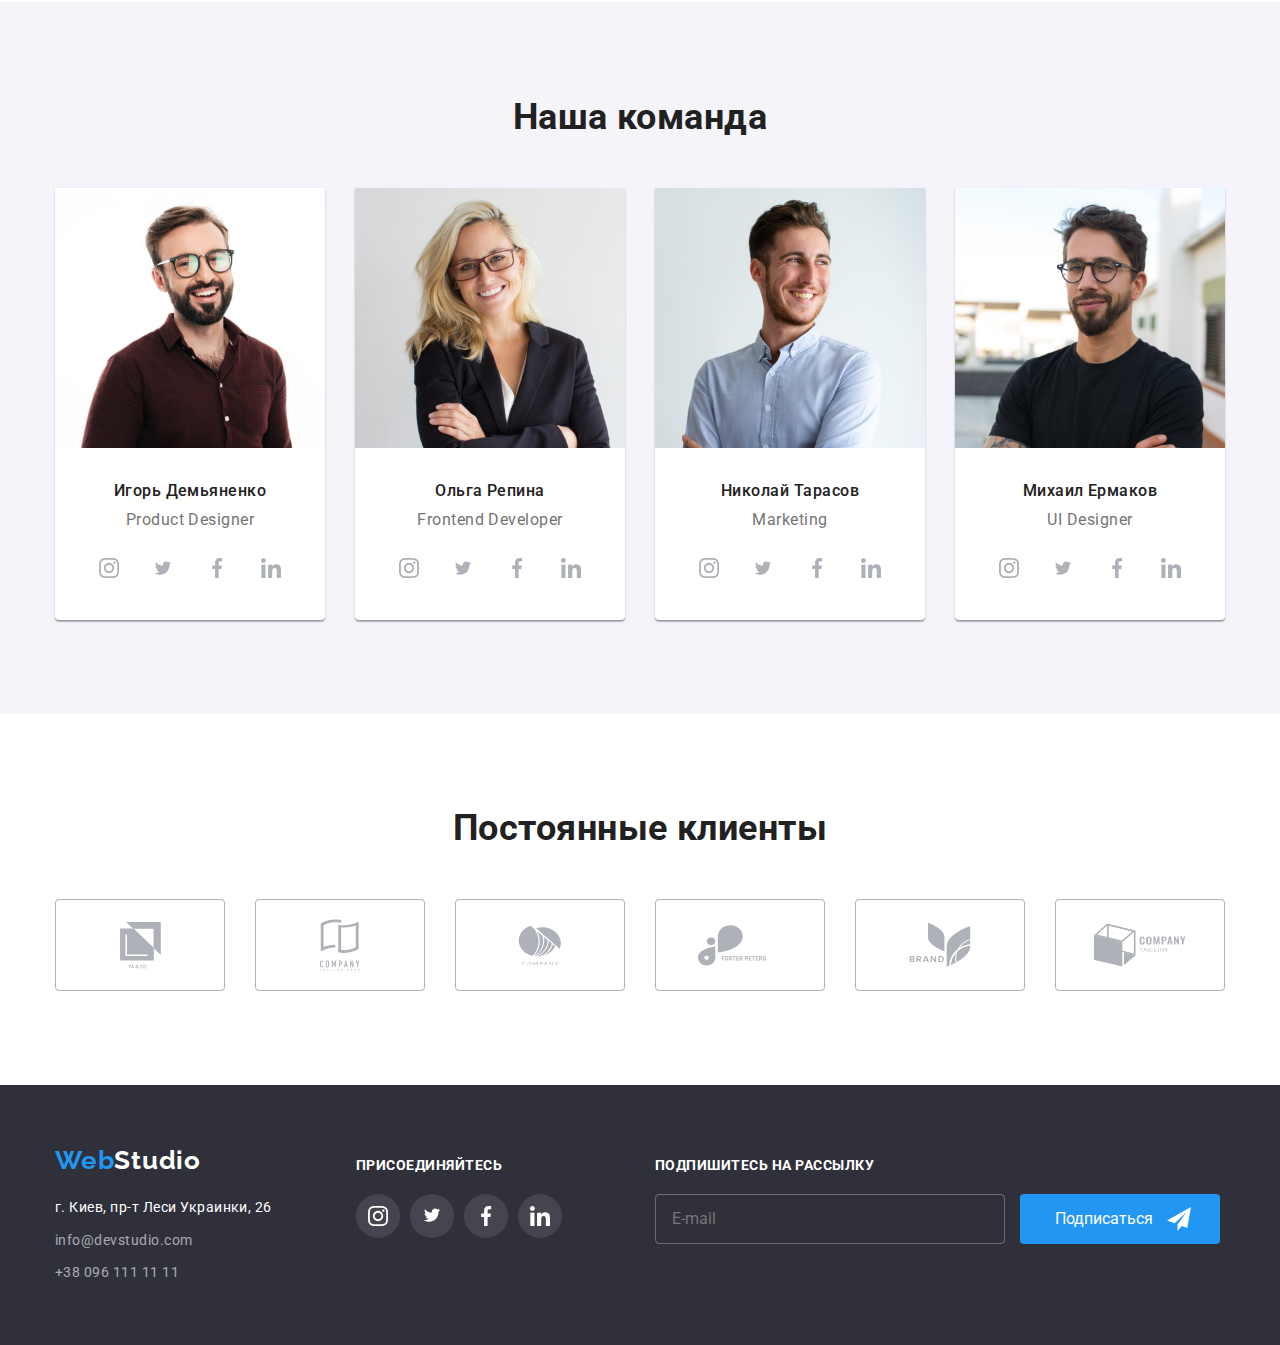
==== commit 9d1fd595: "correct many styles" ====
--- a/index.html
+++ b/index.html
@@ -21,7 +21,7 @@
       <div class="header__container">
         <nav class="site-nav flex">
           <a href="./index.html" class="site-nav__logo"
-            ><spnan class="accent">Web</spnan>Studio</a
+            ><span class="accent">Web</span>Studio</a
           >
           <ul class="site-nav__pages-link flex">
             <li class="site-nav__item">
@@ -39,22 +39,23 @@
         </nav>
         <ul class="site-nav-contacts flex">
           <li class="site-nav-contacts__item">
-            <svg class="site-nav-contacts__icon" width="16px" height="12px">
-              <use href="./images/icons.svg#email"></use>
-            </svg>
-            <a
-              href="mailto:info@devstudio.com"
-              class="site-nav-contacts__link flex"
-            >
-              <span>info@devstudio.com</span></a
+            <a href="mailto:info@devstudio.com" class="site-nav-contacts__link">
+              <svg class="site-nav-contacts__icon" width="16px" height="12px">
+                <use href="./images/icons.svg#email"></use>
+              </svg>
+              <span class="site-nav-contacts__link-text"
+                >info@devstudio.com</span
+              ></a
             >
           </li>
           <li class="site-nav-contacts__item">
-            <svg class="site-nav-contacts__icon" width="16px" height="16px">
-              <use href="./images/icons.svg#phone"></use>
-            </svg>
-            <a href="tel:+380961111111" class="site-nav-contacts__link flex">
-              <span>+38 096 111 11 11</span></a
+            <a href="tel:+380961111111" class="site-nav-contacts__link">
+              <svg class="site-nav-contacts__icon" width="16px" height="16px">
+                <use href="./images/icons.svg#phone"></use>
+              </svg>
+              <span class="site-nav-contacts__link-text"
+                >+38 096 111 11 11</span
+              ></a
             >
           </li>
         </ul>
@@ -346,42 +347,42 @@
           <h2 class="clients__title">Постоянные клиенты</h2>
           <ul class="clients__list">
             <li class="clients__item">
-              <a href="">
+              <a class="clients__link" href="">
                 <svg class="clients__icon" width="41px" height="46.7px">
                   <use href="./images/icons.svg#client1"></use>
                 </svg>
               </a>
             </li>
             <li class="clients__item">
-              <a href="">
+              <a class="clients__link" href="">
                 <svg class="clients__icon" width="40px" height="52px">
                   <use href="./images/icons.svg#client2"></use>
                 </svg>
               </a>
             </li>
             <li class="clients__item">
-              <a href="">
+              <a class="clients__link" href="">
                 <svg class="clients__icon" width="43.46px" height="40.62px">
                   <use href="./images/icons.svg#client3"></use>
                 </svg>
               </a>
             </li>
             <li class="clients__item">
-              <a href="">
+              <a class="clients__link" href="">
                 <svg class="clients__icon" width="84.44px" height="46.7px">
                   <use href="./images/icons.svg#client4"></use>
                 </svg>
               </a>
             </li>
             <li class="clients__item">
-              <a href="">
+              <a class="clients__link" href="">
                 <svg class="clients__icon" width="62.54px" height="45.43px">
                   <use href="./images/icons.svg#client5"></use>
                 </svg>
               </a>
             </li>
             <li class="clients__item">
-              <a href="">
+              <a class="clients__link" href="">
                 <svg class="clients__icon" width="93.79px" height="43.93px">
                   <use href="./images/icons.svg#client6"></use>
                 </svg>
@@ -411,8 +412,8 @@
         <div class="social-container">
           <h2 class="social-container__title">Присоединяйтесь</h2>
           <ul class="social-list">
-            <li class="social-list__item social-list__item--footer">
-              <a href="" class="social-list__link"
+            <li class="social-list__item">
+              <a href="" class="social-list__link social-list__link--footer"
                 ><svg
                   class="social-list__icon social-list__icon--footer"
                   width="20px"
@@ -422,8 +423,8 @@
                 </svg>
               </a>
             </li>
-            <li class="social-list__item social-list__item--footer">
-              <a href="" class="social-list__link"
+            <li class="social-list__item">
+              <a href="" class="social-list__link social-list__link--footer"
                 ><svg
                   class="social-list__icon social-list__icon--footer"
                   width="20px"
@@ -433,8 +434,8 @@
                 </svg>
               </a>
             </li>
-            <li class="social-list__item social-list__item--footer">
-              <a href="" class="social-list__link"
+            <li class="social-list__item">
+              <a href="" class="social-list__link social-list__link--footer"
                 ><svg
                   class="social-list__icon social-list__icon--footer"
                   width="20px"
@@ -444,8 +445,8 @@
                 </svg>
               </a>
             </li>
-            <li class="social-list__item social-list__item--footer">
-              <a href="" class="social-list__link"
+            <li class="social-list__item">
+              <a href="" class="social-list__link social-list__link--footer"
                 ><svg
                   class="social-list__icon social-list__icon--footer"
                   width="20px"
@@ -507,7 +508,6 @@
           <label class="modal-form__label" for="comment">Комментарий</label>
           <textarea
             class="modal-form__comment"
-            type="text"
             id="comment"
             rows="8"
             placeholder="Введите текст"
--- a/css/main.min.css
+++ b/css/main.min.css
@@ -1,2 +1,2 @@
-body{font-family:'Roboto', sans-serif;color:#757575;letter-spacing:0.03em;margin:0}h1,h2,h3,p{margin-top:0;margin-bottom:0}a{color:inherit;text-decoration:none}.social-list,.site-nav__pages-link,.site-nav-contacts,.our-adventages__list,.what-we-do__list,.our-team__list,.clients__list{list-style:none;padding:0px;margin:0px}.header__container,.footer__container,.our-adventages__container,.what-we-do__container,.our-team__container,.clients__container{width:1200px;padding-left:15px;padding-right:15px;margin-left:auto;margin-right:auto}.site-nav__logo,.address__logo{margin-top:auto;margin-bottom:auto;font-family:'Raleway', sans-serif;font-weight:700;font-size:26px;line-height:1.17;letter-spacing:0.03em}.site-nav__link::after,.site-nav__underline::after{content:'';position:absolute;height:4px;border-radius:2px;width:100%;bottom:0;left:0;background-color:#2196f3}.subscribe__button,.hero__button,.modal-form__button{border:none;border-radius:4px;cursor:pointer;-webkit-transition:background-color 250ms cubic-bezier(0.4, 0, 0.2, 1),color 250ms cubic-bezier(0.4, 0, 0.2, 1),-webkit-box-shadow 250ms cubic-bezier(0.4, 0, 0.2, 1);transition:background-color 250ms cubic-bezier(0.4, 0, 0.2, 1),color 250ms cubic-bezier(0.4, 0, 0.2, 1),-webkit-box-shadow 250ms cubic-bezier(0.4, 0, 0.2, 1);transition:background-color 250ms cubic-bezier(0.4, 0, 0.2, 1),color 250ms cubic-bezier(0.4, 0, 0.2, 1),box-shadow 250ms cubic-bezier(0.4, 0, 0.2, 1);transition:background-color 250ms cubic-bezier(0.4, 0, 0.2, 1),color 250ms cubic-bezier(0.4, 0, 0.2, 1),box-shadow 250ms cubic-bezier(0.4, 0, 0.2, 1),-webkit-box-shadow 250ms cubic-bezier(0.4, 0, 0.2, 1)}.subscribe__button:hover,.hero__button:hover,.modal-form__button:hover,.subscribe__button:focus,.hero__button:focus,.modal-form__button:focus{-webkit-box-shadow:0px 3px 1px rgba(0,0,0,0.1),0px 1px 2px rgba(0,0,0,0.08),0px 2px 2px rgba(0,0,0,0.12);box-shadow:0px 3px 1px rgba(0,0,0,0.1),0px 1px 2px rgba(0,0,0,0.08),0px 2px 2px rgba(0,0,0,0.12);background-color:#2196f3;color:#ffffff}.our-adventages,.what-we-do,.our-team,.clients{padding-top:94px;padding-bottom:94px;margin-right:auto;margin-left:auto;width:1600px}.accent,.site-nav__underline{color:#2196f3}.flex{display:-webkit-box;display:-ms-flexbox;display:flex}.social-list__item{display:-webkit-box;display:-ms-flexbox;display:flex;-webkit-box-pack:center;-ms-flex-pack:center;justify-content:center;-webkit-box-align:center;-ms-flex-align:center;align-items:center;border-radius:50%;width:44px;height:44px;-webkit-transition:background-color 250ms cubic-bezier(0.4, 0, 0.2, 1);transition:background-color 250ms cubic-bezier(0.4, 0, 0.2, 1)}.social-list__item:not(:last-child){margin-right:10px}.social-list__item:hover{background-color:#2196f3}.social-list{display:-webkit-box;display:-ms-flexbox;display:flex;-webkit-box-pack:center;-ms-flex-pack:center;justify-content:center;color:#afb1b8}.social-list__link{font-size:0;line-height:0}.social-list__icon{fill:#afb1b8;-webkit-transition:fill 250ms cubic-bezier(0.4, 0, 0.2, 1);transition:fill 250ms cubic-bezier(0.4, 0, 0.2, 1)}.social-list__item:hover .social-list__icon{fill:#fff}.header{font-weight:500;font-size:14px;line-height:1.17;letter-spacing:0.02em;border-bottom:1px solid #ececec}.header__container{display:-webkit-box;display:-ms-flexbox;display:flex;-webkit-box-align:center;-ms-flex-align:center;align-items:center}.site-nav__logo{color:#212121;margin-right:93px}.site-nav__item{color:#212121;position:relative;-webkit-transition:color 250ms cubic-bezier(0.4, 0, 0.2, 1);transition:color 250ms cubic-bezier(0.4, 0, 0.2, 1)}.site-nav__item:hover{color:#2196f3}.site-nav__item:not(:last-child){margin-right:50px}.site-nav__link{display:inline-block;padding-bottom:32px;padding-top:32px}.site-nav__link::after{-webkit-transform:scaleX(0);transform:scaleX(0);opacity:0;-webkit-transition:opacity 250ms cubic-bezier(0.4, 0, 0.2, 1),-webkit-transform 250ms cubic-bezier(0.4, 0, 0.2, 1);transition:opacity 250ms cubic-bezier(0.4, 0, 0.2, 1),-webkit-transform 250ms cubic-bezier(0.4, 0, 0.2, 1);transition:transform 250ms cubic-bezier(0.4, 0, 0.2, 1),opacity 250ms cubic-bezier(0.4, 0, 0.2, 1);transition:transform 250ms cubic-bezier(0.4, 0, 0.2, 1),opacity 250ms cubic-bezier(0.4, 0, 0.2, 1),-webkit-transform 250ms cubic-bezier(0.4, 0, 0.2, 1)}.site-nav__link:hover::after{opacity:1;-webkit-transform:scaleX(1);transform:scaleX(1)}.site-nav-contacts{margin-left:auto}.site-nav-contacts__item{position:relative;fill:#757575;-webkit-transition:color 250ms cubic-bezier(0.4, 0, 0.2, 1),fill 250ms cubic-bezier(0.4, 0, 0.2, 1);transition:color 250ms cubic-bezier(0.4, 0, 0.2, 1),fill 250ms cubic-bezier(0.4, 0, 0.2, 1)}.site-nav-contacts__item:hover{color:#2196f3;fill:#2196f3}.site-nav-contacts__item:not(:last-child){margin-right:30px}.site-nav-contacts__link{padding-left:26px;display:inline-block;position:relative;-webkit-box-align:center;-ms-flex-align:center;align-items:center}.site-nav-contacts__icon{position:absolute;top:50%;-webkit-transform:translateY(-50%);transform:translateY(-50%)}.site-nav__underline{display:inline-block}.footer{padding-top:60px;padding-bottom:60px;font-size:14px;line-height:1.71;background-color:#2f303a;color:#fff}.footer__container{display:-webkit-box;display:-ms-flexbox;display:flex}.address{margin-right:70px}.address__logo{display:inline-block;margin-bottom:20px}.address__wrapper{font-style:normal}.address__item{display:inline-block;margin-top:9px;color:rgba(255,255,255,0.6);-webkit-transition:color 250ms cubic-bezier(0.4, 0, 0.2, 1);transition:color 250ms cubic-bezier(0.4, 0, 0.2, 1)}.address__item:hover{color:#2196f3}.social-container{margin-right:93px;padding-top:12px}.social-container__title{margin-bottom:20px;text-transform:uppercase;font-size:14px;line-height:1.17}.social-list__item--footer{background-color:rgba(255,255,255,0.1)}.social-list__icon--footer{fill:#fff}.subscribe{padding-top:12px}.subscribe__title{margin-bottom:20px;text-transform:uppercase;font-size:14px;line-height:1.17}.subscribe__email-input{padding:14px 16px;margin-right:12px;border-radius:4px;border:1px solid rgba(255,255,255,0.3);font-size:16px;line-height:1.25;background-color:transparent;color:rgba(255,255,255,0.6)}.subscribe__button{position:relative;padding:10px 62px 10px 29px;font-size:16px;line-height:1.875;color:#fff;background-color:#2196f3}.subscribe__button:after{content:'';position:absolute;display:inline-block;top:50%;right:29px;-webkit-transform:translateY(-50%);transform:translateY(-50%);background-image:url("../images/subscribe-icon.svg");width:24px;height:24px}.hero{background-image:-webkit-gradient(linear, left top, right top, from(rgba(47,48,58,0.4)), to(rgba(47,48,58,0.4))),url("../images/hero-background.jpg");background-image:linear-gradient(to right, rgba(47,48,58,0.4), rgba(47,48,58,0.4)),url("../images/hero-background.jpg");background-repeat:no-repeat;background-position:center;padding-top:200px;padding-bottom:200px;width:1600px;margin-right:auto;margin-left:auto;letter-spacing:0.06em;text-align:center}.hero__title{margin-bottom:30px;color:#ffffff;text-transform:uppercase;font-weight:900;font-size:44px;line-height:1.36}.hero__button{padding:10px 32px;color:#ffffff;background-color:#2196f3;font-weight:700;font-size:16px;line-height:1.88}.our-adventages{padding-bottom:0}.our-adventages__list{display:-webkit-box;display:-ms-flexbox;display:flex}.our-adventages__item{width:270px}.our-adventages__item:not(:last-child){margin-right:30px}.our-adventages__icon-wrapper{display:-webkit-box;display:-ms-flexbox;display:flex;-webkit-box-pack:center;-ms-flex-pack:center;justify-content:center;-webkit-box-align:center;-ms-flex-align:center;align-items:center;margin-bottom:30px;width:270px;height:120px;border-radius:4px;background-color:#f5f4fa}.our-adventages__title{margin-bottom:10px;font-size:14px;letter-spacing:1.17;text-transform:uppercase;color:#212121}.our-adventages__text{font-size:14px;line-height:1.71}.what-we-do__title{margin-bottom:50px;color:#212121;font-size:36px;line-height:1.17;text-align:center}.what-we-do__list{display:-webkit-box;display:-ms-flexbox;display:flex}.what-we-do__item{position:relative}.what-we-do__item:not(:last-child){margin-right:30px}.what-we-do__inage{display:block}.what-we-do__text-wrapper{position:absolute;bottom:0;display:-webkit-box;display:-ms-flexbox;display:flex;-webkit-box-pack:center;-ms-flex-pack:center;justify-content:center;-webkit-box-align:center;-ms-flex-align:center;align-items:center;width:100%;height:70px;background-color:rgba(47,48,58,0.8)}.what-we-do__text{color:#fff;font-weight:700;text-transform:uppercase}.our-team{background-color:#f5f4fa}.our-team__container{font-size:16px;line-height:1.17}.our-team__main-title{text-align:center;margin-bottom:50px;font-size:36px;line-height:1.17;color:#212121}.our-team__list{display:-webkit-box;display:-ms-flexbox;display:flex}.our-team__item{padding-bottom:30px;border-bottom-left-radius:4px;border-bottom-right-radius:4px;-webkit-box-shadow:0px 1px 3px rgba(0,0,0,0.12),0px 1px 1px rgba(0,0,0,0.14),0px 2px 1px rgba(0,0,0,0.2);box-shadow:0px 1px 3px rgba(0,0,0,0.12),0px 1px 1px rgba(0,0,0,0.14),0px 2px 1px rgba(0,0,0,0.2);background-color:#fff}.our-team__item:not(:last-child){margin-right:30px}.our-team__title{margin-bottom:10px;text-align:center;font-weight:500;font-size:inherit;color:#212121}.our-team__text{text-align:center;margin-bottom:16px}.clients__title{text-align:center;margin-bottom:50px;font-size:36px;color:#212121}.clients__list{display:-webkit-box;display:-ms-flexbox;display:flex}.clients__item{display:-webkit-box;display:-ms-flexbox;display:flex;-webkit-box-pack:center;-ms-flex-pack:center;justify-content:center;-webkit-box-align:center;-ms-flex-align:center;align-items:center;border:1px solid #afb1b8;border-radius:4px;width:170px;height:92px;cursor:pointer;-webkit-transition:border-color 250ms cubic-bezier(0.4, 0, 0.2, 1);transition:border-color 250ms cubic-bezier(0.4, 0, 0.2, 1)}.clients__item:not(:last-child){margin-right:30px}.clients__item:hover{border-color:#2196f3}.clients__icon{fill:#afb1b8;-webkit-transition:fill 250ms cubic-bezier(0.4, 0, 0.2, 1);transition:fill 250ms cubic-bezier(0.4, 0, 0.2, 1)}.clients__item:hover .clients__icon{fill:#2196f3}.backdrop{display:-webkit-box;display:-ms-flexbox;display:flex;-webkit-box-pack:center;-ms-flex-pack:center;justify-content:center;-webkit-box-align:center;-ms-flex-align:center;align-items:center;position:fixed;top:0;width:100%;height:100%;background-color:rgba(0,0,0,0.2);opacity:1;-webkit-transform:scale(1);transform:scale(1);-webkit-transition:opacity 250ms var(--cubic);transition:opacity 250ms var(--cubic)}.backdrop.is-hidden{opacity:0;pointer-events:none}.modal{position:relative;background-color:#fff;width:528px;border-radius:4px;padding:40px;-webkit-transform:scale(1);transform:scale(1);-webkit-transition:-webkit-transform 250ms cubic-bezier(0.4, 0, 0.2, 1);transition:-webkit-transform 250ms cubic-bezier(0.4, 0, 0.2, 1);transition:transform 250ms cubic-bezier(0.4, 0, 0.2, 1);transition:transform 250ms cubic-bezier(0.4, 0, 0.2, 1), -webkit-transform 250ms cubic-bezier(0.4, 0, 0.2, 1)}.backdrop.is-hidden .modal{-webkit-transform:scale(1.1);transform:scale(1.1)}.modal__title{margin-bottom:12px;font-size:20px;line-height:1.18;color:#212121}.modal__close-button{display:-webkit-box;display:-ms-flexbox;display:flex;-webkit-box-align:center;-ms-flex-align:center;align-items:center;-webkit-box-pack:center;-ms-flex-pack:center;justify-content:center;position:absolute;height:30px;width:30px;padding:6px;margin:0;right:8px;top:8px;border-radius:50%;border:1px solid rgba(0,0,0,0.1);background-color:#fff;cursor:pointer}.modal__close-icon{-webkit-transition:fill 250ms cubic-bezier(0.4, 0, 0.2, 1);transition:fill 250ms cubic-bezier(0.4, 0, 0.2, 1)}.modal__close-button:hover .modal__close-icon{fill:#2196f3}.modal-form{letter-spacing:0.01em;font-size:12px;line-height:1.17}.modal-form__input-wrapper{position:relative}.modal-form__input,.modal-form__comment{display:block;padding:12px 16px 12px 42px;margin-bottom:10px;margin-top:4px;width:100%;border:1px solid rgba(33,33,33,0.2);border-radius:4px;-webkit-transition:border-color 250ms cubic-bezier(0.4, 0, 0.2, 1);transition:border-color 250ms cubic-bezier(0.4, 0, 0.2, 1)}.modal-form__input:hover,.modal-form__comment:hover,.modal-form__input:focus,.modal-form__comment:focus{border-color:#2196f3}.modal-form__icon{position:absolute;top:50%;left:12px;fill:#212121;-webkit-transform:translateY(-50%);transform:translateY(-50%);-webkit-transition:fill 250ms cubic-bezier(0.4, 0, 0.2, 1);transition:fill 250ms cubic-bezier(0.4, 0, 0.2, 1)}.modal-form__input:hover+.modal-form__icon,.modal-form__comment:hover+.modal-form__icon,.modal-form__input:focus+.modal-form__icon,.modal-form__comment:focus+.modal-form__icon{fill:#2196f3}.modal-form__comment{padding-left:12px;resize:none}.modal-form__comment:placeholder-shown{color:rgba(46,46,46,0.5)}.modal-form__agreement-wrapper{position:relative;display:-webkit-box;display:-ms-flexbox;display:flex;-webkit-box-align:center;-ms-flex-align:center;align-items:center;margin-top:20px}.modal-form__agreement-label{display:inline-block;padding-left:37px;font-size:14px;line-height:1.71;letter-spacing:0.03em}.modal-form__agreement-link{color:#2196f3;text-decoration:underline}.modal-form__checkbox{position:absolute;width:1px;height:1px;margin:-1px;border:0;padding:0;white-space:nowrap;-webkit-clip-path:inset(100%);clip-path:inset(100%);clip:rect(0 0 0 0);overflow:hidden}.modal-form__new-checkbox{display:inline-block;position:absolute;left:14px;top:50%;-webkit-transform:translateY(-50%);transform:translateY(-50%);width:16px;height:15px;border:2px solid #212121;border-radius:2px;pointer-events:none}.modal-form__checkbox:checked+.modal-form__new-checkbox{border-color:#2196f3;background-image:url("../images/icon-check.svg");background-origin:border-box}.modal-form__button{display:block;padding:10px 55px;margin-top:30px;margin-right:auto;margin-left:auto;font-size:16px;font-weight:500;color:#fff;background-color:#2196f3;line-height:1.875;letter-spacing:0.06em}
+body{font-family:'Roboto', sans-serif;color:#757575;letter-spacing:0.03em;margin:0}h1,h2,h3,p{margin-top:0;margin-bottom:0}a{color:inherit;text-decoration:none}.social-list,.site-nav__pages-link,.site-nav-contacts,.our-adventages__list,.what-we-do__list,.our-team__list,.clients__list{list-style:none;padding:0px;margin:0px}.header__container,.footer__container,.our-adventages__container,.what-we-do__container,.our-team__container,.clients__container{width:1200px;padding-left:15px;padding-right:15px;margin-left:auto;margin-right:auto}.site-nav__logo,.address__logo{margin-top:auto;margin-bottom:auto;font-family:'Raleway', sans-serif;font-weight:700;font-size:26px;line-height:1.17;letter-spacing:0.03em}.site-nav__link::after,.site-nav__underline::after{content:'';position:absolute;height:4px;border-radius:2px;width:100%;bottom:0;left:0;background-color:#2196f3}.subscribe__button,.hero__button,.modal-form__button{border:none;border-radius:4px;cursor:pointer;-webkit-transition:background-color 250ms cubic-bezier(0.4, 0, 0.2, 1),color 250ms cubic-bezier(0.4, 0, 0.2, 1),-webkit-box-shadow 250ms cubic-bezier(0.4, 0, 0.2, 1);transition:background-color 250ms cubic-bezier(0.4, 0, 0.2, 1),color 250ms cubic-bezier(0.4, 0, 0.2, 1),-webkit-box-shadow 250ms cubic-bezier(0.4, 0, 0.2, 1);transition:background-color 250ms cubic-bezier(0.4, 0, 0.2, 1),color 250ms cubic-bezier(0.4, 0, 0.2, 1),box-shadow 250ms cubic-bezier(0.4, 0, 0.2, 1);transition:background-color 250ms cubic-bezier(0.4, 0, 0.2, 1),color 250ms cubic-bezier(0.4, 0, 0.2, 1),box-shadow 250ms cubic-bezier(0.4, 0, 0.2, 1),-webkit-box-shadow 250ms cubic-bezier(0.4, 0, 0.2, 1)}.subscribe__button:hover,.hero__button:hover,.modal-form__button:hover,.subscribe__button:focus,.hero__button:focus,.modal-form__button:focus{-webkit-box-shadow:0px 3px 1px rgba(0,0,0,0.1),0px 1px 2px rgba(0,0,0,0.08),0px 2px 2px rgba(0,0,0,0.12);box-shadow:0px 3px 1px rgba(0,0,0,0.1),0px 1px 2px rgba(0,0,0,0.08),0px 2px 2px rgba(0,0,0,0.12);background-color:#2196f3;color:#ffffff}.our-adventages,.what-we-do,.our-team,.clients{padding-top:94px;padding-bottom:94px;margin-right:auto;margin-left:auto}.accent,.site-nav__underline{color:#2196f3}.flex{display:-webkit-box;display:-ms-flexbox;display:flex}.block{display:block}.social-list{display:-webkit-box;display:-ms-flexbox;display:flex;-webkit-box-pack:center;-ms-flex-pack:center;justify-content:center;color:#afb1b8}.social-list__item:not(:last-child){margin-right:10px}.social-list__link{font-size:0;line-height:0;display:-webkit-box;display:-ms-flexbox;display:flex;-webkit-box-pack:center;-ms-flex-pack:center;justify-content:center;-webkit-box-align:center;-ms-flex-align:center;align-items:center;border-radius:50%;width:44px;height:44px;-webkit-transition:background-color 250ms cubic-bezier(0.4, 0, 0.2, 1);transition:background-color 250ms cubic-bezier(0.4, 0, 0.2, 1)}.social-list__link:hover,.social-list__link:focus{background-color:#2196f3}.social-list__icon{fill:#afb1b8;-webkit-transition:fill 250ms cubic-bezier(0.4, 0, 0.2, 1);transition:fill 250ms cubic-bezier(0.4, 0, 0.2, 1)}.social-list__link:hover .social-list__icon,.social-list__link:focus .social-list__icon{fill:#fff}.header{font-weight:500;font-size:14px;line-height:1.17;letter-spacing:0.02em;border-bottom:1px solid #ececec}.header__container{display:-webkit-box;display:-ms-flexbox;display:flex;-webkit-box-align:center;-ms-flex-align:center;align-items:center}.site-nav__logo{color:#212121;margin-right:93px}.site-nav__item:not(:last-child){margin-right:50px}.site-nav__link{display:inline-block;padding-bottom:32px;padding-top:32px;color:#212121;position:relative;-webkit-transition:color 250ms cubic-bezier(0.4, 0, 0.2, 1);transition:color 250ms cubic-bezier(0.4, 0, 0.2, 1)}.site-nav__link:hover,.site-nav__link:focus{color:#2196f3}.site-nav__link::after{-webkit-transform:scaleX(0);transform:scaleX(0);opacity:0;-webkit-transition:opacity 250ms cubic-bezier(0.4, 0, 0.2, 1),-webkit-transform 250ms cubic-bezier(0.4, 0, 0.2, 1);transition:opacity 250ms cubic-bezier(0.4, 0, 0.2, 1),-webkit-transform 250ms cubic-bezier(0.4, 0, 0.2, 1);transition:transform 250ms cubic-bezier(0.4, 0, 0.2, 1),opacity 250ms cubic-bezier(0.4, 0, 0.2, 1);transition:transform 250ms cubic-bezier(0.4, 0, 0.2, 1),opacity 250ms cubic-bezier(0.4, 0, 0.2, 1),-webkit-transform 250ms cubic-bezier(0.4, 0, 0.2, 1)}.site-nav__link:hover::after,.site-nav__link:focus::after{opacity:1;-webkit-transform:scaleX(1);transform:scaleX(1)}.site-nav-contacts{margin-left:auto}.site-nav-contacts__item{position:relative}.site-nav-contacts__item:not(:last-child){margin-right:30px}.site-nav-contacts__link{display:inline-block;position:relative;-webkit-box-align:center;-ms-flex-align:center;align-items:center;fill:#757575;-webkit-transition:color 250ms cubic-bezier(0.4, 0, 0.2, 1),fill 250ms cubic-bezier(0.4, 0, 0.2, 1);transition:color 250ms cubic-bezier(0.4, 0, 0.2, 1),fill 250ms cubic-bezier(0.4, 0, 0.2, 1)}.site-nav-contacts__link:hover,.site-nav-contacts__link:focus{color:#2196f3}.site-nav-contacts__icon{display:inline-block;fill:#757575;position:absolute;top:50%;-webkit-transform:translateY(-50%);transform:translateY(-50%)}.site-nav-contacts__link:hover .site-nav-contacts__icon,.site-nav-contacts__link:focus .site-nav-contacts__icon{fill:#2196f3}.site-nav-contacts__link-text{margin-left:26px}.site-nav__underline{display:inline-block}.footer{padding-top:60px;padding-bottom:60px;font-size:14px;line-height:1.71;background-color:#2f303a;color:#fff}.footer__container{display:-webkit-box;display:-ms-flexbox;display:flex}.address{width:231px;margin-right:70px}.address__logo{display:inline-block;margin-bottom:20px}.address__wrapper{font-style:normal}.address__item{display:inline-block;margin-top:9px;color:rgba(255,255,255,0.6);-webkit-transition:color 250ms cubic-bezier(0.4, 0, 0.2, 1);transition:color 250ms cubic-bezier(0.4, 0, 0.2, 1)}.address__item:hover,.address__item:focus{color:#2196f3}.social-container{margin-right:93px;padding-top:12px}.social-container__title{margin-bottom:20px;text-transform:uppercase;font-size:14px;line-height:1.17}.social-list__link--footer{background-color:rgba(255,255,255,0.1)}.social-list__icon--footer{fill:#fff}.subscribe{padding-top:12px}.subscribe__title{margin-bottom:20px;text-transform:uppercase;font-size:14px;line-height:1.17}.subscribe__email-input{padding:14px 16px;margin-right:12px;width:350px;border-radius:4px;border:1px solid rgba(255,255,255,0.3);font-size:16px;line-height:1.25;background-color:transparent;color:rgba(255,255,255,0.6)}.subscribe__button{position:relative;padding:10px 62px 10px 29px;width:200px;font-size:16px;line-height:1.875;color:#fff;background-color:#2196f3}.subscribe__button:after{content:'';position:absolute;display:inline-block;top:50%;right:29px;-webkit-transform:translateY(-50%);transform:translateY(-50%);background-image:url("../images/subscribe-icon.svg");width:24px;height:24px}.hero{background-image:-webkit-gradient(linear, left top, right top, from(rgba(47,48,58,0.4)), to(rgba(47,48,58,0.4))),url("../images/hero-background.jpg");background-image:linear-gradient(to right, rgba(47,48,58,0.4), rgba(47,48,58,0.4)),url("../images/hero-background.jpg");background-repeat:no-repeat;background-position:center;padding-top:200px;padding-bottom:200px;max-width:1600px;margin-right:auto;margin-left:auto;letter-spacing:0.06em;text-align:center}.hero__title{margin-bottom:30px;color:#ffffff;text-transform:uppercase;font-weight:900;font-size:44px;line-height:1.36}.hero__button{padding:10px 32px;color:#ffffff;background-color:#2196f3;font-weight:700;font-size:16px;line-height:1.88}.our-adventages{padding-bottom:0}.our-adventages__list{display:-webkit-box;display:-ms-flexbox;display:flex}.our-adventages__item{width:270px}.our-adventages__item:not(:last-child){margin-right:30px}.our-adventages__icon-wrapper{display:-webkit-box;display:-ms-flexbox;display:flex;-webkit-box-pack:center;-ms-flex-pack:center;justify-content:center;-webkit-box-align:center;-ms-flex-align:center;align-items:center;margin-bottom:30px;width:270px;height:120px;border-radius:4px;background-color:#f5f4fa}.our-adventages__title{margin-bottom:10px;font-size:14px;letter-spacing:1.17;text-transform:uppercase;color:#212121}.our-adventages__text{font-size:14px;line-height:1.71}.what-we-do__title{margin-bottom:50px;color:#212121;font-size:36px;line-height:1.17;text-align:center}.what-we-do__list{display:-webkit-box;display:-ms-flexbox;display:flex}.what-we-do__item{position:relative}.what-we-do__item:not(:last-child){margin-right:30px}.what-we-do__inage{display:block}.what-we-do__text-wrapper{position:absolute;bottom:0;display:-webkit-box;display:-ms-flexbox;display:flex;-webkit-box-pack:center;-ms-flex-pack:center;justify-content:center;-webkit-box-align:center;-ms-flex-align:center;align-items:center;width:100%;height:70px;background-color:rgba(47,48,58,0.8)}.what-we-do__text{font-size:14px;color:#fff;font-weight:700;text-transform:uppercase}.our-team{background-color:#f5f4fa}.our-team__container{font-size:16px;line-height:1.17}.our-team__main-title{text-align:center;margin-bottom:50px;font-size:36px;line-height:1.17;color:#212121}.our-team__list{display:-webkit-box;display:-ms-flexbox;display:flex}.our-team__item{padding-bottom:30px;border-bottom-left-radius:4px;border-bottom-right-radius:4px;-webkit-box-shadow:0px 1px 3px rgba(0,0,0,0.12),0px 1px 1px rgba(0,0,0,0.14),0px 2px 1px rgba(0,0,0,0.2);box-shadow:0px 1px 3px rgba(0,0,0,0.12),0px 1px 1px rgba(0,0,0,0.14),0px 2px 1px rgba(0,0,0,0.2);background-color:#fff}.our-team__item:not(:last-child){margin-right:30px}.our-team__title{margin-top:30px;margin-bottom:10px;text-align:center;font-weight:500;font-size:inherit;color:#212121}.our-team__text{text-align:center;margin-bottom:16px}.clients__title{text-align:center;margin-bottom:50px;font-size:36px;color:#212121}.clients__list{display:-webkit-box;display:-ms-flexbox;display:flex}.clients__item:not(:last-child){margin-right:30px}.clients__link{display:-webkit-box;display:-ms-flexbox;display:flex;border:1px solid #afb1b8;border-radius:4px;width:170px;height:92px;-webkit-box-pack:center;-ms-flex-pack:center;justify-content:center;-webkit-box-align:center;-ms-flex-align:center;align-items:center;-webkit-transition:color 250ms var(--cubic);transition:color 250ms var(--cubic)}.clients__link:hover,.clients__link:focus{border-color:#2196f3}.clients__icon{fill:#afb1b8;-webkit-transition:fill 250ms cubic-bezier(0.4, 0, 0.2, 1);transition:fill 250ms cubic-bezier(0.4, 0, 0.2, 1)}.clients__link:hover .clients__icon,.clients__link:focus .clients__icon{fill:#2196f3}.backdrop{display:-webkit-box;display:-ms-flexbox;display:flex;-webkit-box-pack:center;-ms-flex-pack:center;justify-content:center;-webkit-box-align:center;-ms-flex-align:center;align-items:center;position:fixed;top:0;width:100%;height:100%;background-color:rgba(0,0,0,0.2);opacity:1;-webkit-transform:scale(1);transform:scale(1);-webkit-transition:opacity 250ms var(--cubic);transition:opacity 250ms var(--cubic)}.backdrop.is-hidden{opacity:0;pointer-events:none}.modal{position:relative;background-color:#fff;width:528px;border-radius:4px;padding:40px;-webkit-transform:scale(1);transform:scale(1);-webkit-transition:-webkit-transform 250ms cubic-bezier(0.4, 0, 0.2, 1);transition:-webkit-transform 250ms cubic-bezier(0.4, 0, 0.2, 1);transition:transform 250ms cubic-bezier(0.4, 0, 0.2, 1);transition:transform 250ms cubic-bezier(0.4, 0, 0.2, 1), -webkit-transform 250ms cubic-bezier(0.4, 0, 0.2, 1)}.backdrop.is-hidden .modal{-webkit-transform:scale(1.1);transform:scale(1.1)}.modal__title{margin-bottom:12px;font-size:20px;line-height:1.18;color:#212121}.modal__close-button{display:-webkit-box;display:-ms-flexbox;display:flex;-webkit-box-align:center;-ms-flex-align:center;align-items:center;-webkit-box-pack:center;-ms-flex-pack:center;justify-content:center;position:absolute;height:30px;width:30px;padding:6px;margin:0;right:8px;top:8px;border-radius:50%;border:1px solid rgba(0,0,0,0.1);background-color:#fff;cursor:pointer}.modal__close-icon{-webkit-transition:fill 250ms cubic-bezier(0.4, 0, 0.2, 1);transition:fill 250ms cubic-bezier(0.4, 0, 0.2, 1)}.modal__close-button:hover .modal__close-icon{fill:#2196f3}.modal-form{letter-spacing:0.01em;font-size:12px;line-height:1.17}.modal-form__input-wrapper{position:relative}.modal-form__input,.modal-form__comment{display:block;padding:12px 16px 12px 42px;margin-bottom:10px;margin-top:4px;width:100%;border:1px solid rgba(33,33,33,0.2);border-radius:4px;-webkit-transition:border-color 250ms cubic-bezier(0.4, 0, 0.2, 1);transition:border-color 250ms cubic-bezier(0.4, 0, 0.2, 1)}.modal-form__input:hover,.modal-form__comment:hover,.modal-form__input:focus,.modal-form__comment:focus{border-color:#2196f3}.modal-form__icon{position:absolute;top:50%;left:12px;fill:#212121;-webkit-transform:translateY(-50%);transform:translateY(-50%);-webkit-transition:fill 250ms cubic-bezier(0.4, 0, 0.2, 1);transition:fill 250ms cubic-bezier(0.4, 0, 0.2, 1)}.modal-form__input:hover+.modal-form__icon,.modal-form__comment:hover+.modal-form__icon,.modal-form__input:focus+.modal-form__icon,.modal-form__comment:focus+.modal-form__icon{fill:#2196f3}.modal-form__comment{padding-left:12px;resize:none}.modal-form__comment:placeholder-shown{color:rgba(46,46,46,0.5)}.modal-form__agreement-wrapper{position:relative;display:-webkit-box;display:-ms-flexbox;display:flex;-webkit-box-align:center;-ms-flex-align:center;align-items:center;margin-top:20px}.modal-form__agreement-label{display:inline-block;padding-left:37px;font-size:14px;line-height:1.71;letter-spacing:0.03em}.modal-form__agreement-link{color:#2196f3;text-decoration:underline}.modal-form__checkbox{position:absolute;width:1px;height:1px;margin:-1px;border:0;padding:0;white-space:nowrap;-webkit-clip-path:inset(100%);clip-path:inset(100%);clip:rect(0 0 0 0);overflow:hidden}.modal-form__new-checkbox{display:inline-block;position:absolute;left:14px;top:50%;-webkit-transform:translateY(-50%);transform:translateY(-50%);width:16px;height:15px;border:2px solid #212121;border-radius:2px;pointer-events:none}.modal-form__checkbox:checked+.modal-form__new-checkbox{border-color:#2196f3;background-image:url("../images/icon-check.svg");background-origin:border-box}.modal-form__button{display:block;padding:10px 55px;margin-top:30px;margin-right:auto;margin-left:auto;font-size:16px;font-weight:500;color:#fff;background-color:#2196f3;line-height:1.875;letter-spacing:0.06em}
 /*# sourceMappingURL=main.min.css.map */